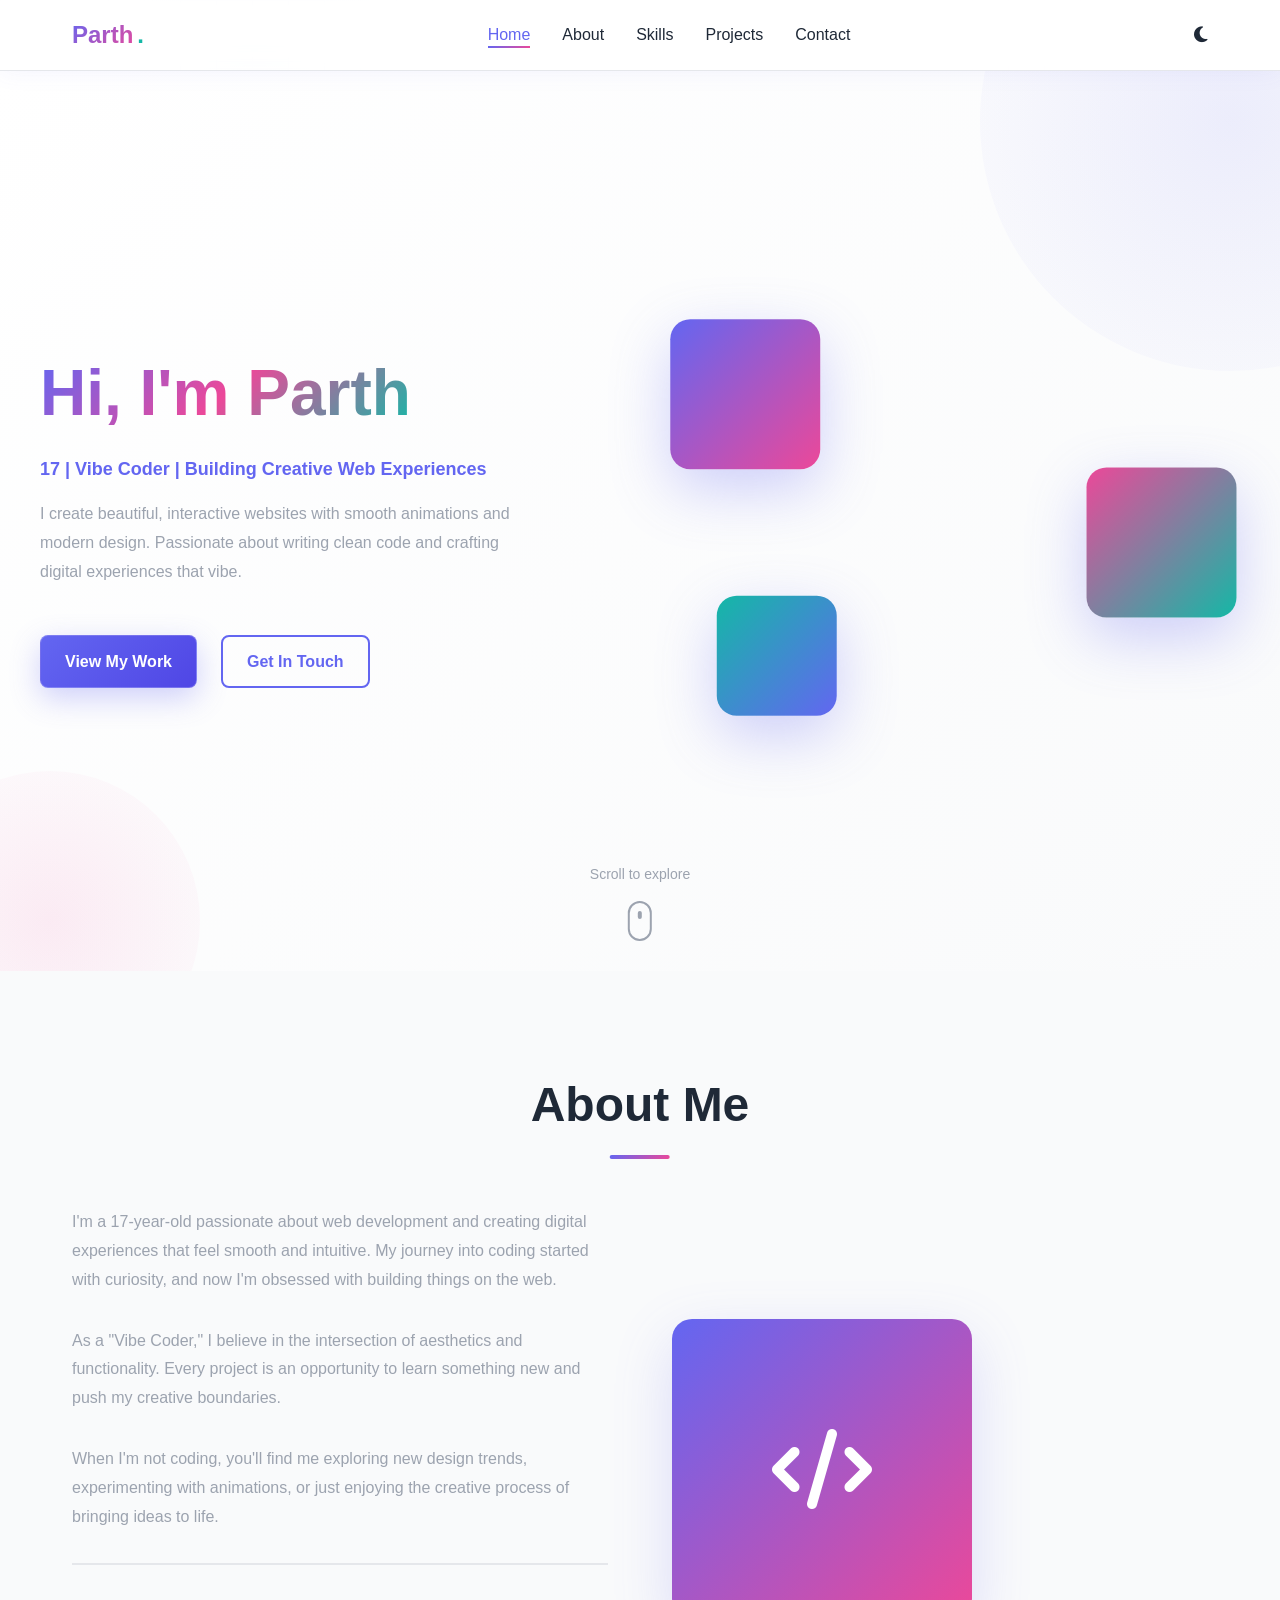
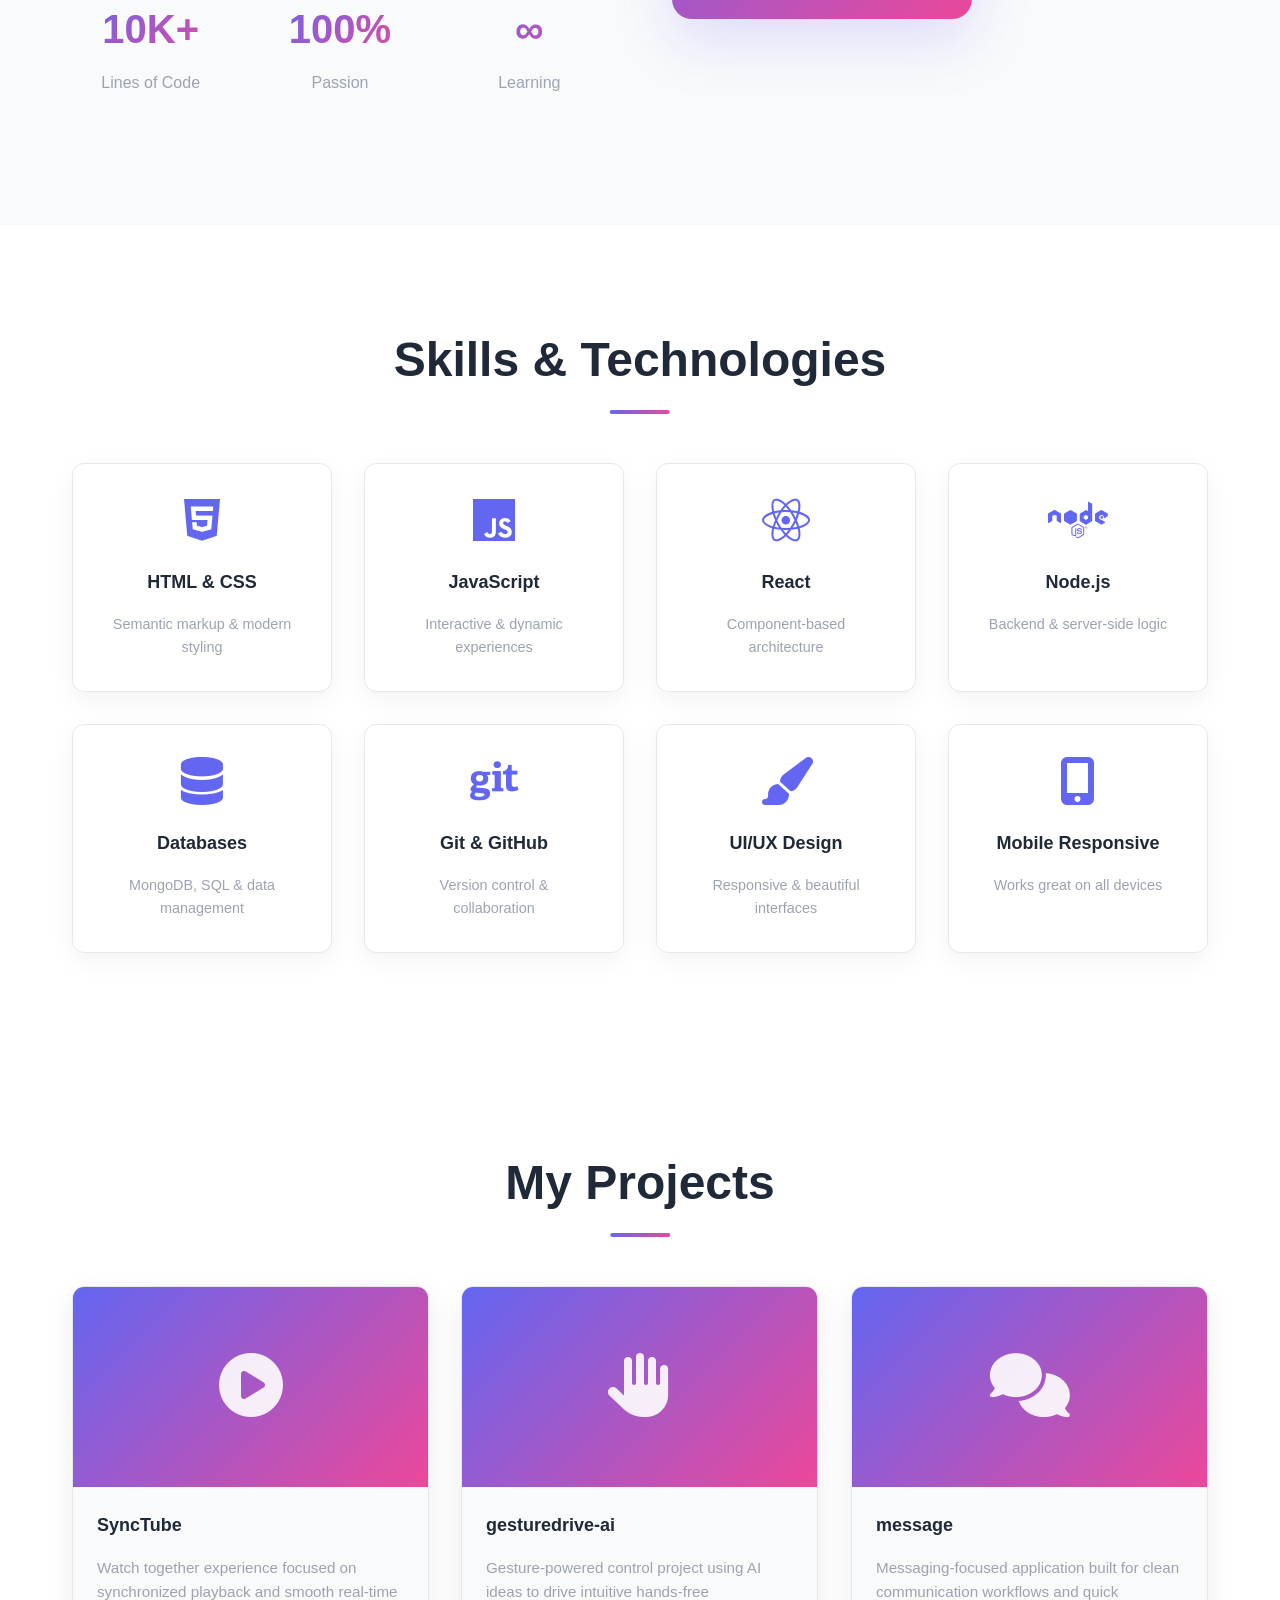
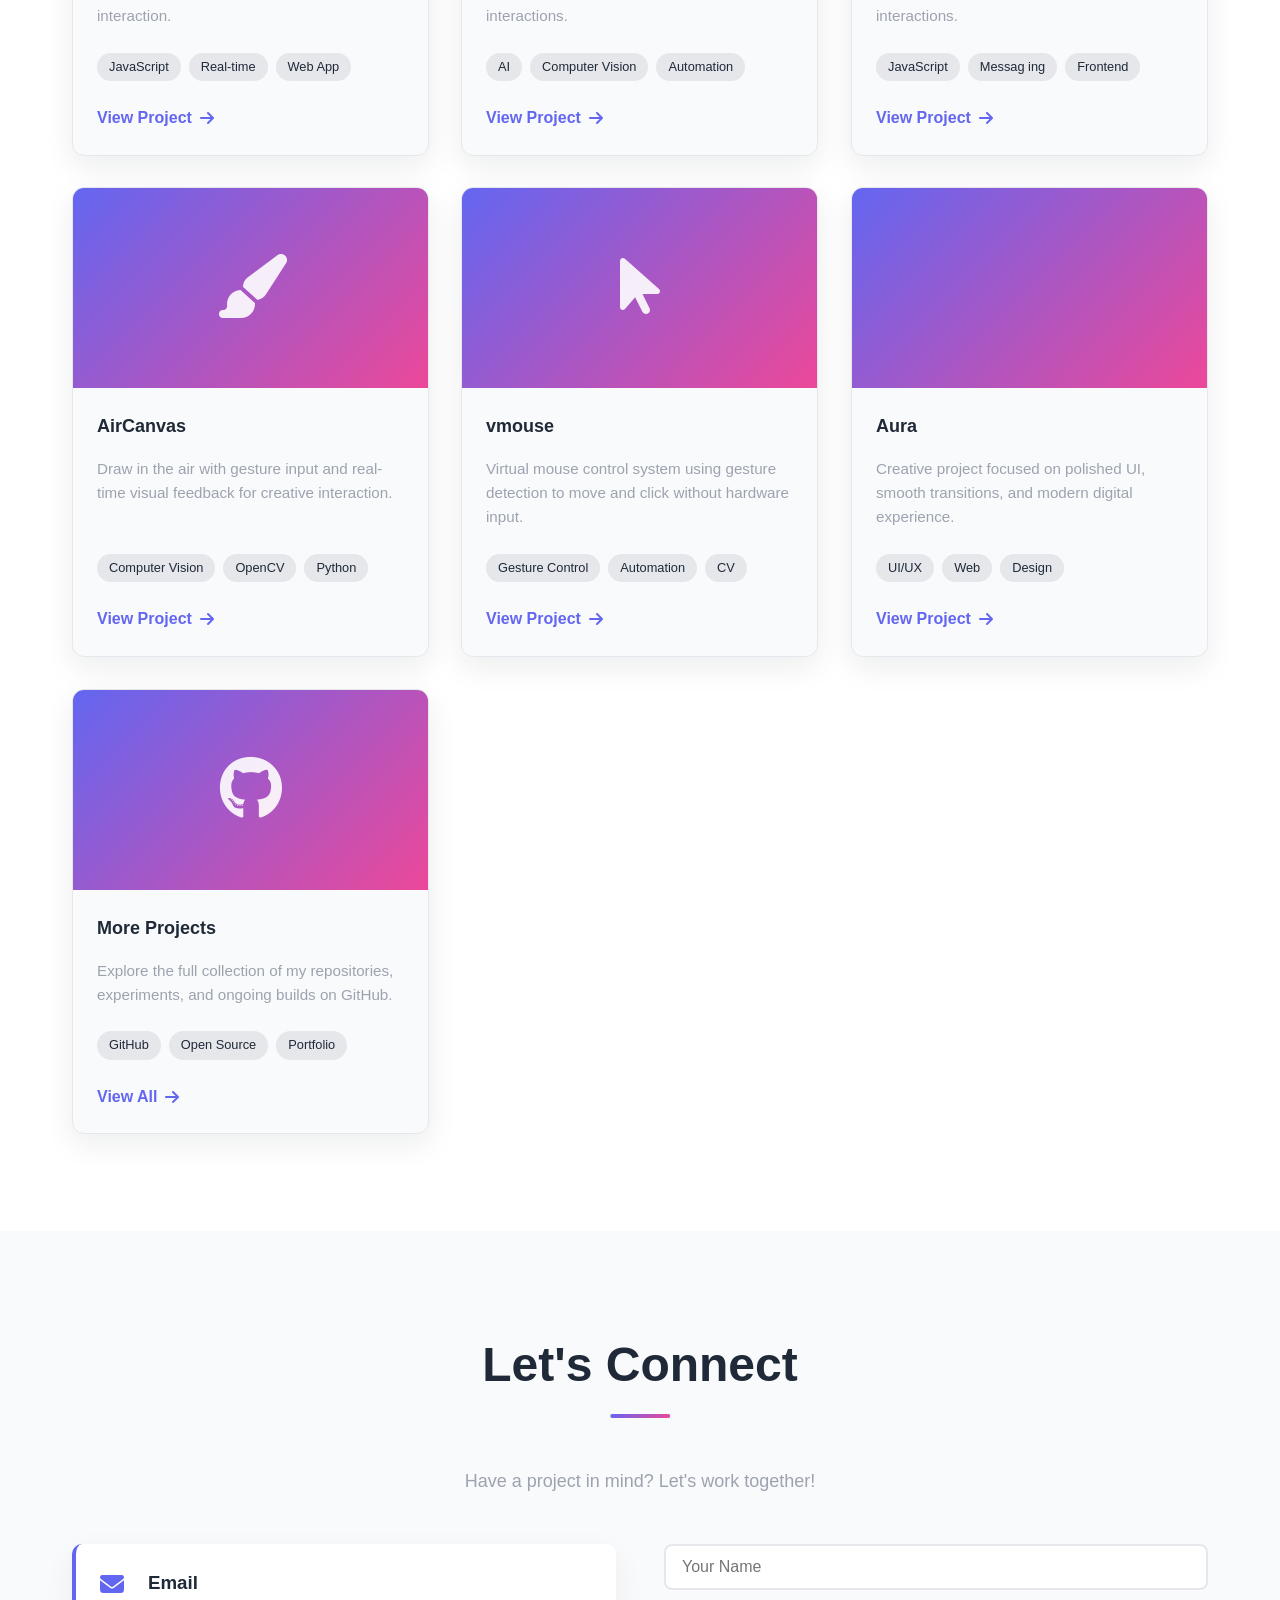
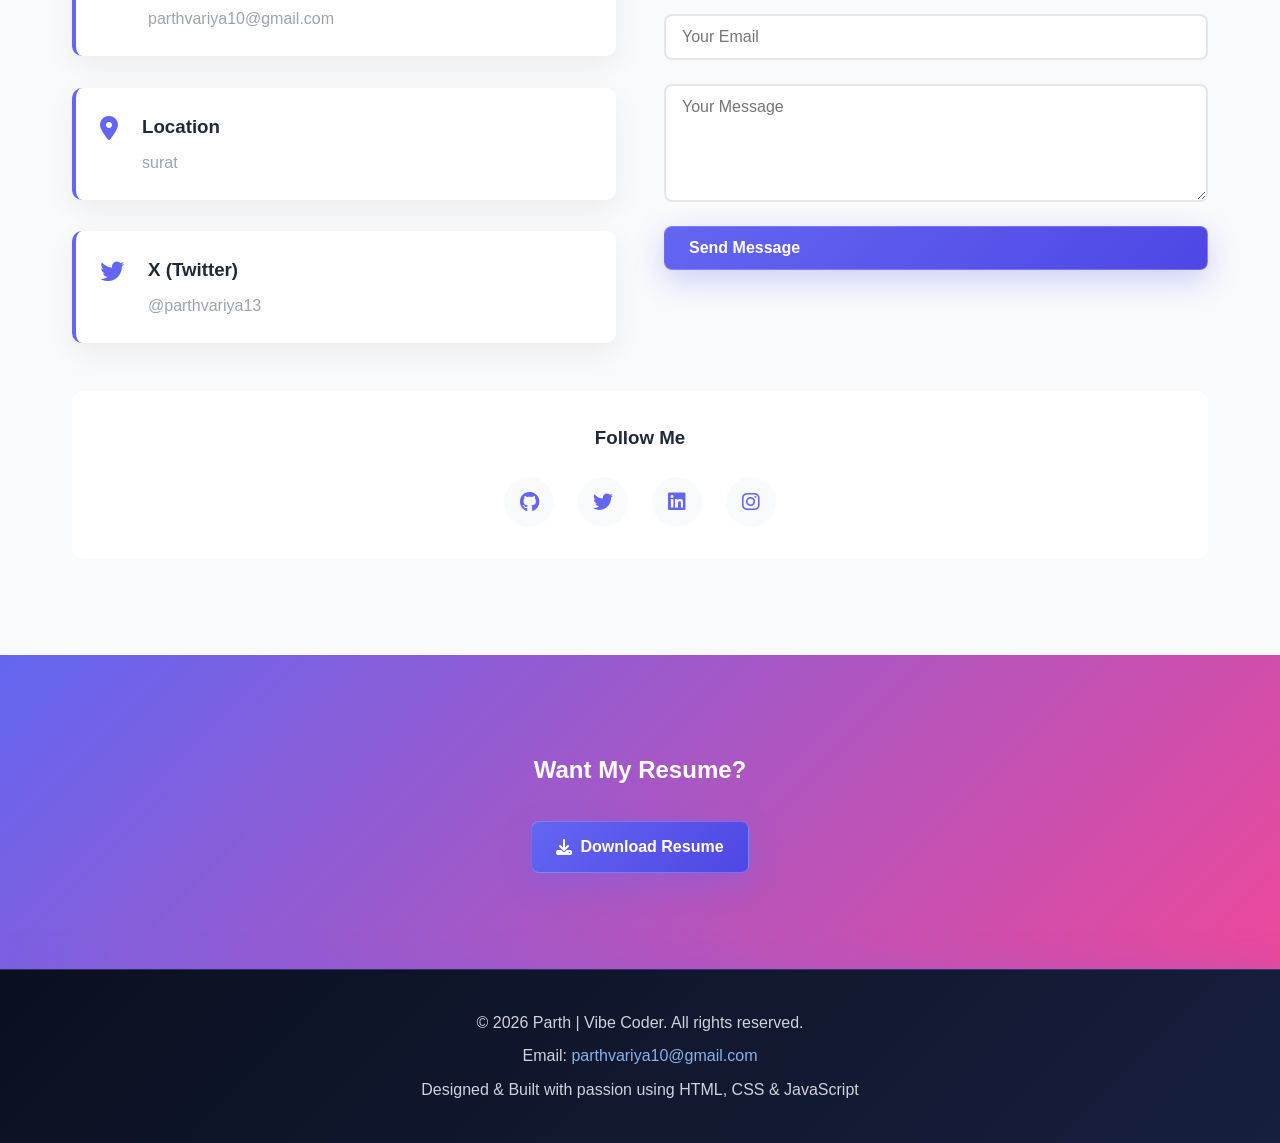
==== portfolio/index.html @ 40868f2e "Add files via upload" ====
<!DOCTYPE html>
<html lang="en">
<head>
    <meta charset="UTF-8">
    <meta name="viewport" content="width=device-width, initial-scale=1.0">
    <meta name="description" content="Parth - Portfolio | Creative Web Developer & Vibe Coder">
    <title>Parth | Portfolio - Vibe Coder</title>
    <link rel="stylesheet" href="css/styles.css">
    <link rel="stylesheet" href="https://cdnjs.cloudflare.com/ajax/libs/font-awesome/6.4.0/css/all.min.css">
</head>
<body>
    <!-- Navigation Bar -->
    <nav class="navbar">
        <div class="nav-container">
            <div class="nav-logo">
                <span class="logo-text">Parth</span>
                <span class="logo-dot">.</span>
            </div>
            <ul class="nav-menu">
                <li><a href="#home" class="nav-link active">Home</a></li>
                <li><a href="#about" class="nav-link">About</a></li>
                <li><a href="#skills" class="nav-link">Skills</a></li>
                <li><a href="#projects" class="nav-link">Projects</a></li>
                <li><a href="#contact" class="nav-link">Contact</a></li>
            </ul>
            <div class="nav-actions">
                <button id="theme-toggle" class="theme-toggle" aria-label="Toggle dark mode">
                    <i class="fas fa-moon"></i>
                </button>
                <button class="hamburger" id="hamburger">
                    <span></span>
                    <span></span>
                    <span></span>
                </button>
            </div>
        </div>
    </nav>

    <!-- Hero Section -->
    <section id="home" class="hero">
        <div class="hero-content">
            <div class="hero-text">
                <h1 class="hero-title">
                    <span class="text-gradient">Hi, I'm Parth</span>
                </h1>
                <p class="hero-subtitle">17 | Vibe Coder | Building Creative Web Experiences</p>
                <p class="hero-description">
                    I create beautiful, interactive websites with smooth animations and modern design. 
                    Passionate about writing clean code and crafting digital experiences that vibe.
                </p>
                <div class="button-group">
                    <a href="#projects" class="btn btn-primary">View My Work</a>
                    <a href="#contact" class="btn btn-secondary">Get In Touch</a>
                </div>
            </div>
            <div class="hero-visual">
                <div class="floating-card card-1"></div>
                <div class="floating-card card-2"></div>
                <div class="floating-card card-3"></div>
            </div>
        </div>
        <div class="scroll-indicator">
            <span>Scroll to explore</span>
            <div class="mouse">
                <div class="wheel"></div>
            </div>
        </div>
    </section>

    <!-- About Section -->
    <section id="about" class="about">
        <div class="container">
            <h2 class="section-title">About Me</h2>
            <div class="about-content">
                <div class="about-text">
                    <p>
                        I'm a 17-year-old passionate about web development and creating digital experiences 
                        that feel smooth and intuitive. My journey into coding started with curiosity, and now 
                        I'm obsessed with building things on the web.
                    </p>
                    <p>
                        As a "Vibe Coder," I believe in the intersection of aesthetics and functionality. 
                        Every project is an opportunity to learn something new and push my creative boundaries.
                    </p>
                    <p>
                        When I'm not coding, you'll find me exploring new design trends, experimenting with 
                        animations, or just enjoying the creative process of bringing ideas to life.
                    </p>
                    <div class="about-stats">
                        <div class="stat">
                            <h3>10K+</h3>
                            <p>Lines of Code</p>
                        </div>
                        <div class="stat">
                            <h3>100%</h3>
                            <p>Passion</p>
                        </div>
                        <div class="stat">
                            <h3>∞</h3>
                            <p>Learning</p>
                        </div>
                    </div>
                </div>
                <div class="about-image">
                    <div class="image-placeholder">
                        <i class="fas fa-code"></i>
                    </div>
                </div>
            </div>
        </div>
    </section>

    <!-- Skills Section -->
    <section id="skills" class="skills">
        <div class="container">
            <h2 class="section-title">Skills & Technologies</h2>
            <div class="skills-grid">
                <div class="skill-card">
                    <i class="fab fa-html5"></i>
                    <h3>HTML & CSS</h3>
                    <p>Semantic markup & modern styling</p>
                </div>
                <div class="skill-card">
                    <i class="fab fa-js"></i>
                    <h3>JavaScript</h3>
                    <p>Interactive & dynamic experiences</p>
                </div>
                <div class="skill-card">
                    <i class="fab fa-react"></i>
                    <h3>React</h3>
                    <p>Component-based architecture</p>
                </div>
                <div class="skill-card">
                    <i class="fab fa-node"></i>
                    <h3>Node.js</h3>
                    <p>Backend & server-side logic</p>
                </div>
                <div class="skill-card">
                    <i class="fas fa-database"></i>
                    <h3>Databases</h3>
                    <p>MongoDB, SQL & data management</p>
                </div>
                <div class="skill-card">
                    <i class="fab fa-git"></i>
                    <h3>Git & GitHub</h3>
                    <p>Version control & collaboration</p>
                </div>
                <div class="skill-card">
                    <i class="fas fa-paint-brush"></i>
                    <h3>UI/UX Design</h3>
                    <p>Responsive & beautiful interfaces</p>
                </div>
                <div class="skill-card">
                    <i class="fas fa-mobile-alt"></i>
                    <h3>Mobile Responsive</h3>
                    <p>Works great on all devices</p>
                </div>
            </div>
        </div>
    </section>

    <!-- Projects Section -->
    <section id="projects" class="projects">
        <div class="container">
            <h2 class="section-title">My Projects</h2>
            <div class="projects-grid">
                <div class="project-card">
                    <div class="project-image">
                        <div class="image-placeholder-project">
                            <i class="fas fa-play-circle"></i>
                        </div>
                    </div>
                    <div class="project-content">
                        <h3>SyncTube</h3>
                        <p>Watch together experience focused on synchronized playback and smooth real-time interaction.</p>
                        <div class="project-tags">
                            <span class="tag">JavaScript</span>
                            <span class="tag">Real-time</span>
                            <span class="tag">Web App</span>
                        </div>
                        <a href="https://github.com/variyaparth/SyncTube" target="_blank" rel="noopener noreferrer" class="project-link">View Project <i class="fas fa-arrow-right"></i></a>
                    </div>
                </div>

                <div class="project-card">
                    <div class="project-image">
                        <div class="image-placeholder-project">
                            <i class="fas fa-hand-paper"></i>
                        </div>
                    </div>
                    <div class="project-content">
                        <h3>gesturedrive-ai</h3>
                        <p>Gesture-powered control project using AI ideas to drive intuitive hands-free interactions.</p>
                        <div class="project-tags">
                            <span class="tag">AI</span>
                            <span class="tag">Computer Vision</span>
                            <span class="tag">Automation</span>
                        </div>
                        <a href="https://github.com/variyaparth/gesturedrive-ai" target="_blank" rel="noopener noreferrer" class="project-link">View Project <i class="fas fa-arrow-right"></i></a>
                    </div>
                </div>

                <div class="project-card">
                    <div class="project-image">
                        <div class="image-placeholder-project">
                            <i class="fas fa-comments"></i>
                        </div>
                    </div>
                    <div class="project-content">
                        <h3>message</h3>
                        <p>Messaging-focused application built for clean communication workflows and quick interactions.</p>
                        <div class="project-tags">
                            <span class="tag">JavaScript</span>
                            <span class="tag">Messag  ing</span>
                            <span class="tag">Frontend</span>
                        </div>
                        <a href="https://github.com/variyaparth/message" target="_blank" rel="noopener noreferrer" class="project-link">View Project <i class="fas fa-arrow-right"></i></a>
                    </div>
                </div>

                <div class="project-card">
                    <div class="project-image">
                        <div class="image-placeholder-project">
                            <i class="fas fa-paint-brush"></i>
                        </div>
                    </div>
                    <div class="project-content">
                        <h3>AirCanvas</h3>
                        <p>Draw in the air with gesture input and real-time visual feedback for creative interaction.</p>
                        <div class="project-tags">
                            <span class="tag">Computer Vision</span>
                            <span class="tag">OpenCV</span>
                            <span class="tag">Python</span>
                        </div>
                        <a href="https://github.com/variyaparth/AirCanvas" target="_blank" rel="noopener noreferrer" class="project-link">View Project <i class="fas fa-arrow-right"></i></a>
                    </div>
                </div>

                <div class="project-card">
                    <div class="project-image">
                        <div class="image-placeholder-project">
                            <i class="fas fa-mouse-pointer"></i>
                        </div>
                    </div>
                    <div class="project-content">
                        <h3>vmouse</h3>
                        <p>Virtual mouse control system using gesture detection to move and click without hardware input.</p>
                        <div class="project-tags">
                            <span class="tag">Gesture Control</span>
                            <span class="tag">Automation</span>
                            <span class="tag">CV</span>
                        </div>
                        <a href="https://github.com/variyaparth/vmouse" target="_blank" rel="noopener noreferrer" class="project-link">View Project <i class="fas fa-arrow-right"></i></a>
                    </div>
                </div>

                <div class="project-card">
                    <div class="project-image">
                        <div class="image-placeholder-project">
                            <i class="fas fa-sparkles"></i>
                        </div>
                    </div>
                    <div class="project-content">
                        <h3>Aura</h3>
                        <p>Creative project focused on polished UI, smooth transitions, and modern digital experience.</p>
                        <div class="project-tags">
                            <span class="tag">UI/UX</span>
                            <span class="tag">Web</span>
                            <span class="tag">Design</span>
                        </div>
                        <a href="https://github.com/variyaparth/Aura" target="_blank" rel="noopener noreferrer" class="project-link">View Project <i class="fas fa-arrow-right"></i></a>
                    </div>
                </div>

                <div class="project-card">
                    <div class="project-image">
                        <div class="image-placeholder-project">
                            <i class="fab fa-github"></i>
                        </div>
                    </div>
                    <div class="project-content">
                        <h3>More Projects</h3>
                        <p>Explore the full collection of my repositories, experiments, and ongoing builds on GitHub.</p>
                        <div class="project-tags">
                            <span class="tag">GitHub</span>
                            <span class="tag">Open Source</span>
                            <span class="tag">Portfolio</span>
                        </div>
                        <a href="https://github.com/variyaparth?tab=repositories" target="_blank" rel="noopener noreferrer" class="project-link">View All <i class="fas fa-arrow-right"></i></a>
                    </div>
                </div>
            </div>
        </div>
    </section>

    <!-- Contact Section -->
    <section id="contact" class="contact">
        <div class="container">
            <h2 class="section-title">Let's Connect</h2>
            <p class="contact-subtitle">Have a project in mind? Let's work together!</p>
            
            <div class="contact-content">
                <div class="contact-info">
                    <div class="info-item">
                        <i class="fas fa-envelope"></i>
                        <div>
                            <h3>Email</h3>
                            <a href="mailto:parthvariya10@gmail.com">parthvariya10@gmail.com</a>
                        </div>
                    </div>
                    <div class="info-item">
                        <i class="fas fa-map-marker-alt"></i>
                        <div>
                            <h3>Location</h3>
                            <p>surat</p>
                        </div>
                    </div>
                    <div class="info-item">
                        <i class="fab fa-twitter"></i>
                        <div>
                            <h3>X (Twitter)</h3>
                            <a href="https://x.com/parthvariya13" target="_blank" rel="noopener noreferrer">@parthvariya13</a>
                        </div>
                    </div>
                </div>

                <form class="contact-form" id="contact-form" action="https://formsubmit.co/ajax/parthvariya10@gmail.com" method="POST">
                    <input type="hidden" name="_subject" value="New Portfolio Contact Message">
                    <input type="hidden" name="_captcha" value="false">
                    <div class="form-group">
                        <input type="text" name="name" placeholder="Your Name" required>
                    </div>
                    <div class="form-group">
                        <input type="email" name="email" placeholder="Your Email" required>
                    </div>
                    <div class="form-group">
                        <textarea name="message" placeholder="Your Message" rows="5" required></textarea>
                    </div>
                    <button type="submit" class="btn btn-primary">Send Message</button>
                </form>
            </div>

            <div class="social-links">
                <h3>Follow Me</h3>
                <div class="social-icons">
                    <a href="https://github.com/variyaparth" target="_blank" rel="noopener noreferrer" class="social-icon" aria-label="GitHub">
                        <i class="fab fa-github"></i>
                    </a>
                    <a href="https://x.com/parthvariya13" target="_blank" rel="noopener noreferrer" class="social-icon" aria-label="X">
                        <i class="fab fa-twitter"></i>
                    </a>
                    <a href="https://www.linkedin.com/in/parth-variya-93bbb5267/" target="_blank" rel="noopener noreferrer" class="social-icon" aria-label="LinkedIn">
                        <i class="fab fa-linkedin"></i>
                    </a>
                    <a href="https://www.instagram.com/yng_.parth/" target="_blank" rel="noopener noreferrer" class="social-icon" aria-label="Instagram">
                        <i class="fab fa-instagram"></i>
                    </a>
                </div>
            </div>
        </div>
    </section>

    <!-- Resume Download Section -->
    <section class="resume-section">
        <div class="container">
            <h3>Want My Resume?</h3>
            <a href="assets/Parth-Resume.txt" download="Parth-Variya-Resume.txt" class="btn btn-primary">
                <i class="fas fa-download"></i> Download Resume
            </a>
        </div>
    </section>

    <!-- Footer -->
    <footer class="footer">
        <div class="container">
            <p>&copy; <span class="year">2026</span> Parth | Vibe Coder. All rights reserved.</p>
            <p>Email: <a href="mailto:parthvariya10@gmail.com">parthvariya10@gmail.com</a></p>
            <p>Designed & Built with passion using HTML, CSS & JavaScript</p>
        </div>
    </footer>

    <script src="js/script.js"></script>
</body>
</html>
---- portfolio/css/styles.css ----
/* ==================== ROOT & VARIABLES ==================== */
:root {
    /* Colors */
    --primary: #6366f1;
    --primary-dark: #4f46e5;
    --secondary: #ec4899;
    --accent: #14b8a6;
    --text-light: #1f2937;
    --text-dark: #9ca3af;
    --bg-light: #ffffff;
    --bg-secondary: #f9fafb;
    --border-light: #e5e7eb;
    --glow-primary: rgba(99, 102, 241, 0.35);
    --glow-secondary: rgba(236, 72, 153, 0.25);
    
    /* Dark Mode */
    --text-light-dark: #f3f4f6;
    --text-dark-dark: #d1d5db;
    --bg-light-dark: #111827;
    --bg-secondary-dark: #1f2937;
    --border-dark: #374151;
    
    /* Spacing */
    --spacing-xs: 0.5rem;
    --spacing-sm: 1rem;
    --spacing-md: 1.5rem;
    --spacing-lg: 2rem;
    --spacing-xl: 3rem;
    --spacing-2xl: 4rem;
    
    /* Typography */
    --font-family: 'Segoe UI', Tahoma, Geneva, Verdana, sans-serif;
    --font-size-base: 1rem;
    --font-size-lg: 1.125rem;
    --font-size-xl: 1.5rem;
    --font-size-2xl: 2rem;
    --font-size-3xl: 3rem;
    
    /* Transitions */
    --transition-fast: 0.2s ease;
    --transition-normal: 0.3s ease;
    --transition-smooth: 0.5s cubic-bezier(0.4, 0, 0.2, 1);
}

body.dark-mode {
    --text-light: var(--text-light-dark);
    --text-dark: var(--text-dark-dark);
    --bg-light: var(--bg-light-dark);
    --bg-secondary: var(--bg-secondary-dark);
    --border-light: var(--border-dark);
}

/* ==================== GLOBAL STYLES ==================== */
* {
    margin: 0;
    padding: 0;
    box-sizing: border-box;
}

html {
    scroll-behavior: smooth;
}

body {
    font-family: var(--font-family);
    color: var(--text-light);
    background-color: var(--bg-light);
    transition: background-color var(--transition-normal),
                color var(--transition-normal);
    line-height: 1.6;
    background-image:
        radial-gradient(circle at 20% 10%, rgba(99, 102, 241, 0.12), transparent 35%),
        radial-gradient(circle at 80% 20%, rgba(236, 72, 153, 0.12), transparent 30%),
        radial-gradient(circle at 50% 100%, rgba(20, 184, 166, 0.1), transparent 35%);
    background-attachment: fixed;
}

body::before {
    content: '';
    position: fixed;
    inset: 0;
    pointer-events: none;
    background-image:
        linear-gradient(rgba(99, 102, 241, 0.04) 1px, transparent 1px),
        linear-gradient(90deg, rgba(99, 102, 241, 0.04) 1px, transparent 1px);
    background-size: 36px 36px;
    z-index: 0;
    animation: gridPulse 12s linear infinite;
}

.container {
    max-width: 1200px;
    margin: 0 auto;
    padding: 0 var(--spacing-lg);
    position: relative;
    z-index: 1;
}

/* ==================== NAVIGATION ==================== */
.navbar {
    position: sticky;
    top: 0;
    z-index: 1000;
    background-color: var(--bg-light);
    border-bottom: 1px solid var(--border-light);
    transition: all var(--transition-normal);
    backdrop-filter: blur(10px);
    background-color: rgba(255, 255, 255, 0.95);
    box-shadow: 0 0 24px rgba(99, 102, 241, 0.08);
}

body.dark-mode .navbar {
    background-color: rgba(17, 24, 39, 0.95);
}

.nav-container {
    max-width: 1200px;
    margin: 0 auto;
    padding: 1rem var(--spacing-lg);
    display: flex;
    justify-content: space-between;
    align-items: center;
}

.nav-logo {
    font-size: var(--font-size-xl);
    font-weight: 700;
    display: flex;
    align-items: center;
    gap: 0.25rem;
}

.logo-text {
    background: linear-gradient(135deg, var(--primary), var(--secondary));
    -webkit-background-clip: text;
    -webkit-text-fill-color: transparent;
    background-clip: text;
}

.logo-dot {
    color: var(--accent);
    animation: pulse 2s infinite;
}

.nav-menu {
    display: flex;
    list-style: none;
    gap: var(--spacing-lg);
}

.nav-link {
    color: var(--text-light);
    text-decoration: none;
    font-weight: 500;
    position: relative;
    transition: color var(--transition-fast);
}

.nav-link::after {
    content: '';
    position: absolute;
    width: 0;
    height: 2px;
    bottom: -5px;
    left: 0;
    background: linear-gradient(135deg, var(--primary), var(--secondary));
    transition: width var(--transition-normal);
}

.nav-link:hover {
    color: var(--primary);
    text-shadow: 0 0 14px var(--glow-primary);
}

.nav-link:hover::after {
    width: 100%;
}

.nav-link.active {
    color: var(--primary);
}

.nav-link.active::after {
    width: 100%;
}

.nav-actions {
    display: flex;
    align-items: center;
    gap: var(--spacing-md);
}

.theme-toggle {
    background: none;
    border: none;
    color: var(--text-light);
    font-size: var(--font-size-lg);
    cursor: pointer;
    transition: transform var(--transition-normal);
}

.theme-toggle:hover {
    transform: rotate(20deg);
}

.hamburger {
    display: none;
    flex-direction: column;
    background: none;
    border: none;
    cursor: pointer;
}

.hamburger span {
    width: 25px;
    height: 3px;
    background-color: var(--text-light);
    margin: 5px 0;
    transition: all var(--transition-normal);
    border-radius: 3px;
}

/* ==================== HERO SECTION ==================== */
.hero {
    min-height: 100vh;
    display: flex;
    flex-direction: column;
    justify-content: center;
    align-items: center;
    padding: 6rem var(--spacing-lg);
    background: linear-gradient(135deg, var(--bg-light) 0%, var(--bg-secondary) 100%);
    position: relative;
    overflow: hidden;
}

body.dark-mode .hero {
    background: linear-gradient(135deg, var(--bg-light-dark) 0%, var(--bg-secondary-dark) 100%);
}

.hero::before {
    content: '';
    position: absolute;
    width: 500px;
    height: 500px;
    background: radial-gradient(circle, rgba(99, 102, 241, 0.1), transparent);
    border-radius: 50%;
    top: -200px;
    right: -200px;
    animation: float 20s infinite ease-in-out;
}

.hero::after {
    content: '';
    position: absolute;
    width: 300px;
    height: 300px;
    background: radial-gradient(circle, rgba(236, 72, 153, 0.1), transparent);
    border-radius: 50%;
    bottom: -100px;
    left: -100px;
    animation: float 15s infinite ease-in-out reverse;
}

.hero-content {
    display: grid;
    grid-template-columns: 1fr 1fr;
    gap: 4rem;
    align-items: center;
    z-index: 1;
    max-width: 1200px;
    width: 100%;
}

.hero-text {
    animation: slideInUp 1s ease-out;
}

.hero-title {
    font-size: clamp(2.5rem, 8vw, 4rem);
    font-weight: 800;
    margin-bottom: var(--spacing-md);
    line-height: 1.2;
}

.text-gradient {
    background: linear-gradient(135deg, var(--primary), var(--secondary), var(--accent));
    -webkit-background-clip: text;
    -webkit-text-fill-color: transparent;
    background-clip: text;
}

.hero-subtitle {
    font-size: var(--font-size-lg);
    color: var(--primary);
    margin-bottom: var(--spacing-sm);
    font-weight: 600;
}

.hero-description {
    font-size: var(--font-size-base);
    color: var(--text-dark);
    margin-bottom: var(--spacing-xl);
    max-width: 500px;
    line-height: 1.8;
}

.button-group {
    display: flex;
    gap: var(--spacing-md);
    flex-wrap: wrap;
}

.btn {
    padding: 0.75rem 1.5rem;
    border: none;
    border-radius: 8px;
    font-size: var(--font-size-base);
    font-weight: 600;
    cursor: pointer;
    transition: all var(--transition-normal);
    text-decoration: none;
    display: inline-flex;
    align-items: center;
    gap: 0.5rem;
    position: relative;
    overflow: hidden;
}

.btn::before {
    content: '';
    position: absolute;
    top: 0;
    left: -100%;
    width: 100%;
    height: 100%;
    background: rgba(255, 255, 255, 0.2);
    transition: left var(--transition-normal);
    z-index: -1;
}

.btn:hover::before {
    left: 100%;
}

.btn-primary {
    background: linear-gradient(135deg, var(--primary), var(--primary-dark));
    color: white;
    box-shadow: 0 10px 30px rgba(99, 102, 241, 0.3);
    border: 1px solid rgba(255, 255, 255, 0.2);
}

.btn-primary:hover {
    transform: translateY(-2px);
    box-shadow: 0 15px 40px rgba(99, 102, 241, 0.4), 0 0 24px var(--glow-primary);
}

.btn-secondary {
    background: transparent;
    color: var(--primary);
    border: 2px solid var(--primary);
}

.btn-secondary:hover {
    background: var(--primary);
    color: white;
}

.hero-visual {
    position: relative;
    height: 400px;
    animation: slideInRight 1s ease-out;
}

.floating-card {
    position: absolute;
    width: 150px;
    height: 150px;
    border-radius: 20px;
    background: linear-gradient(135deg, var(--primary), var(--secondary));
    box-shadow: 0 20px 60px rgba(99, 102, 241, 0.3);
    animation: float 6s infinite ease-in-out;
}

.card-1 {
    top: 0;
    left: 0;
    animation-delay: 0s;
}

.card-2 {
    top: 150px;
    right: 0;
    background: linear-gradient(135deg, var(--secondary), var(--accent));
    animation-delay: 1s;
}

.card-3 {
    bottom: 0;
    left: 50px;
    width: 120px;
    height: 120px;
    background: linear-gradient(135deg, var(--accent), var(--primary));
    animation-delay: 2s;
}

.scroll-indicator {
    position: absolute;
    bottom: 30px;
    left: 50%;
    transform: translateX(-50%);
    display: flex;
    flex-direction: column;
    align-items: center;
    gap: var(--spacing-sm);
    animation: bounce 2s infinite;
    cursor: pointer;
}

.scroll-indicator span {
    font-size: 0.875rem;
    color: var(--text-dark);
}

.mouse {
    width: 24px;
    height: 40px;
    border: 2px solid var(--text-dark);
    border-radius: 12px;
    position: relative;
}

.wheel {
    width: 4px;
    height: 8px;
    background-color: var(--text-dark);
    border-radius: 2px;
    position: absolute;
    left: 50%;
    top: 8px;
    transform: translateX(-50%);
    animation: scroll 1.5s infinite;
}

/* ==================== SECTIONS ==================== */
section {
    padding: 6rem var(--spacing-lg);
}

.section-title {
    font-size: clamp(2rem, 5vw, 3rem);
    font-weight: 800;
    text-align: center;
    margin-bottom: 4rem;
    position: relative;
    display: inline-block;
    left: 50%;
    transform: translateX(-50%);
}

.section-title::after {
    content: '';
    position: absolute;
    width: 60px;
    height: 4px;
    background: linear-gradient(135deg, var(--primary), var(--secondary));
    bottom: -15px;
    left: 50%;
    transform: translateX(-50%);
    border-radius: 2px;
}

/* ==================== ABOUT SECTION ==================== */
.about {
    background-color: var(--bg-secondary);
}

.about-content {
    display: grid;
    grid-template-columns: 1fr 1fr;
    gap: 4rem;
    align-items: center;
}

.about-text p {
    font-size: var(--font-size-base);
    color: var(--text-dark);
    margin-bottom: var(--spacing-lg);
    line-height: 1.8;
}

.about-stats {
    display: grid;
    grid-template-columns: repeat(3, 1fr);
    gap: var(--spacing-lg);
    margin-top: 2rem;
    padding-top: 2rem;
    border-top: 2px solid var(--border-light);
}

.stat {
    text-align: center;
}

.stat h3 {
    font-size: 2.5rem;
    background: linear-gradient(135deg, var(--primary), var(--secondary));
    -webkit-background-clip: text;
    -webkit-text-fill-color: transparent;
    background-clip: text;
    margin-bottom: var(--spacing-xs);
}

.stat p {
    color: var(--text-dark);
    font-weight: 500;
}

.image-placeholder {
    width: 300px;
    height: 300px;
    background: linear-gradient(135deg, var(--primary), var(--secondary));
    border-radius: 20px;
    display: flex;
    align-items: center;
    justify-content: center;
    font-size: 5rem;
    color: white;
    box-shadow: 0 20px 60px rgba(99, 102, 241, 0.2);
    animation: float 4s infinite ease-in-out;
}

/* ==================== SKILLS SECTION ==================== */
.skills-grid {
    display: grid;
    grid-template-columns: repeat(auto-fit, minmax(250px, 1fr));
    gap: 2rem;
}

.skill-card {
    background: var(--bg-light);
    padding: 2rem;
    border-radius: 12px;
    text-align: center;
    transition: all var(--transition-normal);
    border: 1px solid var(--border-light);
    cursor: pointer;
    backdrop-filter: blur(8px);
    box-shadow: 0 8px 26px rgba(17, 24, 39, 0.05);
}

body.dark-mode .skill-card {
    background: var(--bg-secondary);
}

.skill-card:hover {
    transform: translateY(-8px);
    border-color: var(--primary);
    box-shadow: 0 20px 40px rgba(99, 102, 241, 0.15), 0 0 24px var(--glow-primary);
}

.skill-card i {
    font-size: 3rem;
    color: var(--primary);
    margin-bottom: var(--spacing-md);
    display: block;
}

.skill-card h3 {
    font-size: var(--font-size-lg);
    margin-bottom: var(--spacing-sm);
    color: var(--text-light);
}

.skill-card p {
    color: var(--text-dark);
    font-size: 0.9rem;
}

/* ==================== PROJECTS SECTION ==================== */
.projects {
    background-color: var(--bg-light);
}

.projects-grid {
    display: grid;
    grid-template-columns: repeat(auto-fit, minmax(320px, 1fr));
    gap: 2rem;
}

.project-card {
    background: var(--bg-secondary);
    border-radius: 12px;
    overflow: hidden;
    transition: all var(--transition-normal);
    border: 1px solid var(--border-light);
    cursor: pointer;
    display: flex;
    flex-direction: column;
    height: 100%;
    backdrop-filter: blur(10px);
    box-shadow: 0 10px 30px rgba(17, 24, 39, 0.08);
}

body.dark-mode .project-card {
    background: var(--bg-secondary-dark);
}

.project-card:hover {
    transform: translateY(-10px);
    box-shadow: 0 20px 50px rgba(99, 102, 241, 0.2), 0 0 28px var(--glow-primary);
    border-color: var(--primary);
}

.project-image {
    width: 100%;
    height: 200px;
    background: linear-gradient(135deg, var(--primary), var(--secondary));
    display: flex;
    align-items: center;
    justify-content: center;
    overflow: hidden;
    position: relative;
}

.image-placeholder-project {
    font-size: 4rem;
    color: white;
    opacity: 0.9;
}

.project-content {
    padding: 1.5rem;
    flex-grow: 1;
    display: flex;
    flex-direction: column;
}

.project-content h3 {
    font-size: var(--font-size-lg);
    margin-bottom: var(--spacing-sm);
    color: var(--text-light);
}

.project-content p {
    color: var(--text-dark);
    margin-bottom: var(--spacing-md);
    font-size: 0.95rem;
    line-height: 1.6;
    flex-grow: 1;
}

.project-tags {
    display: flex;
    flex-wrap: wrap;
    gap: 0.5rem;
    margin-bottom: var(--spacing-md);
}

.tag {
    background: var(--border-light);
    color: var(--text-light);
    padding: 0.25rem 0.75rem;
    border-radius: 20px;
    font-size: 0.8rem;
    font-weight: 500;
}

body.dark-mode .tag {
    background: var(--border-dark);
    color: var(--text-light-dark);
}

.project-link {
    color: var(--primary);
    text-decoration: none;
    font-weight: 600;
    display: inline-flex;
    align-items: center;
    gap: 0.5rem;
    transition: all var(--transition-normal);
}

.project-link:hover {
    gap: 1rem;
}

/* ==================== CONTACT SECTION ==================== */
.contact {
    background-color: var(--bg-secondary);
}

.contact-subtitle {
    text-align: center;
    color: var(--text-dark);
    font-size: var(--font-size-lg);
    margin-bottom: 3rem;
}

.contact-content {
    display: grid;
    grid-template-columns: 1fr 1fr;
    gap: 3rem;
    margin-bottom: 3rem;
}

.contact-info {
    display: flex;
    flex-direction: column;
    gap: 2rem;
}

.info-item {
    display: flex;
    gap: var(--spacing-md);
    align-items: flex-start;
    padding: 1.5rem;
    background: var(--bg-light);
    border-radius: 10px;
    border-left: 4px solid var(--primary);
    backdrop-filter: blur(8px);
    box-shadow: 0 10px 30px rgba(17, 24, 39, 0.06);
}

body.dark-mode .info-item {
    background: var(--bg-secondary-dark);
}

.info-item i {
    font-size: 1.5rem;
    color: var(--primary);
    margin-top: 0.25rem;
}

.info-item h3 {
    margin-bottom: 0.5rem;
    color: var(--text-light);
}

.info-item a,
.info-item p {
    color: var(--text-dark);
    text-decoration: none;
    transition: color var(--transition-fast);
}

.info-item a:hover {
    color: var(--primary);
}

.contact-form {
    display: flex;
    flex-direction: column;
    gap: 1.5rem;
}

.form-group {
    display: flex;
    flex-direction: column;
}

.form-group input,
.form-group textarea {
    padding: 0.75rem 1rem;
    border: 2px solid var(--border-light);
    border-radius: 8px;
    font-family: var(--font-family);
    font-size: var(--font-size-base);
    color: var(--text-light);
    background: var(--bg-light);
    transition: all var(--transition-normal);
}

body.dark-mode .form-group input,
body.dark-mode .form-group textarea {
    background: var(--bg-light-dark);
    color: var(--text-light-dark);
}

.form-group input:focus,
.form-group textarea:focus {
    outline: none;
    border-color: var(--primary);
    box-shadow: 0 0 0 3px rgba(99, 102, 241, 0.1);
}

.social-links {
    text-align: center;
    padding: 2rem;
    background: var(--bg-light);
    border-radius: 12px;
}

body.dark-mode .social-links {
    background: var(--bg-secondary-dark);
}

.social-links h3 {
    margin-bottom: 1.5rem;
    color: var(--text-light);
}

.social-icons {
    display: flex;
    justify-content: center;
    gap: 1.5rem;
}

.social-icon {
    width: 50px;
    height: 50px;
    border-radius: 50%;
    display: flex;
    align-items: center;
    justify-content: center;
    background: var(--bg-secondary);
    color: var(--primary);
    font-size: 1.25rem;
    transition: all var(--transition-normal);
    text-decoration: none;
}

body.dark-mode .social-icon {
    background: var(--border-dark);
}

.social-icon:hover {
    background: var(--primary);
    color: white;
    transform: translateY(-5px);
    box-shadow: 0 10px 25px rgba(99, 102, 241, 0.3), 0 0 20px var(--glow-primary);
}

/* ==================== RESUME SECTION ==================== */
.resume-section {
    background: linear-gradient(135deg, var(--primary), var(--secondary));
    color: white;
    text-align: center;
}

.resume-section h3 {
    font-size: var(--font-size-xl);
    margin-bottom: var(--spacing-lg);
}

/* ==================== FOOTER ==================== */
.footer {
    background: linear-gradient(135deg, #0b1020, #161f3d);
    color: #e5e7eb;
    text-align: center;
    padding: 2rem var(--spacing-lg);
    border-top: 1px solid rgba(99, 102, 241, 0.35);
    box-shadow: 0 -10px 30px rgba(99, 102, 241, 0.15);
}

.footer p {
    margin: 0.5rem 0;
    opacity: 0.9;
}

.footer a {
    color: #93c5fd;
    text-decoration: none;
    transition: color var(--transition-fast), text-shadow var(--transition-fast);
}

.footer a:hover {
    color: #bfdbfe;
    text-shadow: 0 0 12px rgba(147, 197, 253, 0.5);
}

.reveal {
    opacity: 0;
    transform: translateY(24px) scale(0.98);
    transition: opacity 0.8s ease, transform 0.8s ease;
    will-change: opacity, transform;
}

.reveal.visible {
    opacity: 1;
    transform: translateY(0) scale(1);
}

/* ==================== ANIMATIONS ==================== */
@keyframes float {
    0%, 100% {
        transform: translateY(0px);
    }
    50% {
        transform: translateY(-20px);
    }
}

@keyframes bounce {
    0%, 100% {
        transform: translateX(-50%) translateY(0);
    }
    50% {
        transform: translateX(-50%) translateY(10px);
    }
}

@keyframes slideInUp {
    from {
        opacity: 0;
        transform: translateY(50px);
    }
    to {
        opacity: 1;
        transform: translateY(0);
    }
}

@keyframes slideInRight {
    from {
        opacity: 0;
        transform: translateX(50px);
    }
    to {
        opacity: 1;
        transform: translateX(0);
    }
}

@keyframes scroll {
    0%, 20%, 100% {
        transform: translateY(-2px);
        opacity: 0;
    }
    40% {
        opacity: 1;
    }
    60% {
        transform: translateY(10px);
        opacity: 0;
    }
}

@keyframes pulse {
    0%, 100% {
        opacity: 1;
    }
    50% {
        opacity: 0.5;
    }
}

@keyframes gridPulse {
    0%, 100% {
        opacity: 0.35;
    }
    50% {
        opacity: 0.6;
    }
}

@keyframes slideOutDown {
    from {
        opacity: 1;
        transform: translateY(0);
    }
    to {
        opacity: 0;
        transform: translateY(24px);
    }
}

/* ==================== RESPONSIVE DESIGN ==================== */
@media (max-width: 768px) {
    .nav-menu {
        display: none;
    }

    .hamburger {
        display: flex;
    }

    .hero-content {
        grid-template-columns: 1fr;
    }

    .hero-visual {
        height: 300px;
    }

    .floating-card {
        width: 100px;
        height: 100px;
    }

    .card-2 {
        top: 100px;
    }

    .card-3 {
        width: 80px;
        height: 80px;
    }

    .about-content {
        grid-template-columns: 1fr;
    }

    .image-placeholder {
        width: 200px;
        height: 200px;
        margin: 0 auto;
    }

    .contact-content {
        grid-template-columns: 1fr;
    }

    .about-stats {
        grid-template-columns: repeat(2, 1fr);
    }

    section {
        padding: 4rem var(--spacing-md);
    }

    .section-title::after {
        width: 40px;
    }

    .button-group {
        flex-direction: column;
    }

    .btn {
        width: 100%;
        justify-content: center;
    }
}

@media (max-width: 480px) {
    .nav-container {
        padding: 1rem var(--spacing-sm);
    }

    .hero {
        min-height: auto;
        padding: 3rem var(--spacing-sm);
    }

    .hero-title {
        font-size: 2rem;
    }

    .hero-subtitle {
        font-size: 1rem;
    }

    .button-group {
        gap: var(--spacing-sm);
    }

    .about-stats {
        grid-template-columns: 1fr;
        gap: var(--spacing-md);
    }

    .projects-grid {
        grid-template-columns: 1fr;
    }

    .contact-info {
        gap: 1rem;
    }

    .info-item {
        padding: 1rem;
    }

    .social-icons {
        gap: 1rem;
    }

    .social-icon {
        width: 40px;
        height: 40px;
        font-size: 1rem;
    }
}
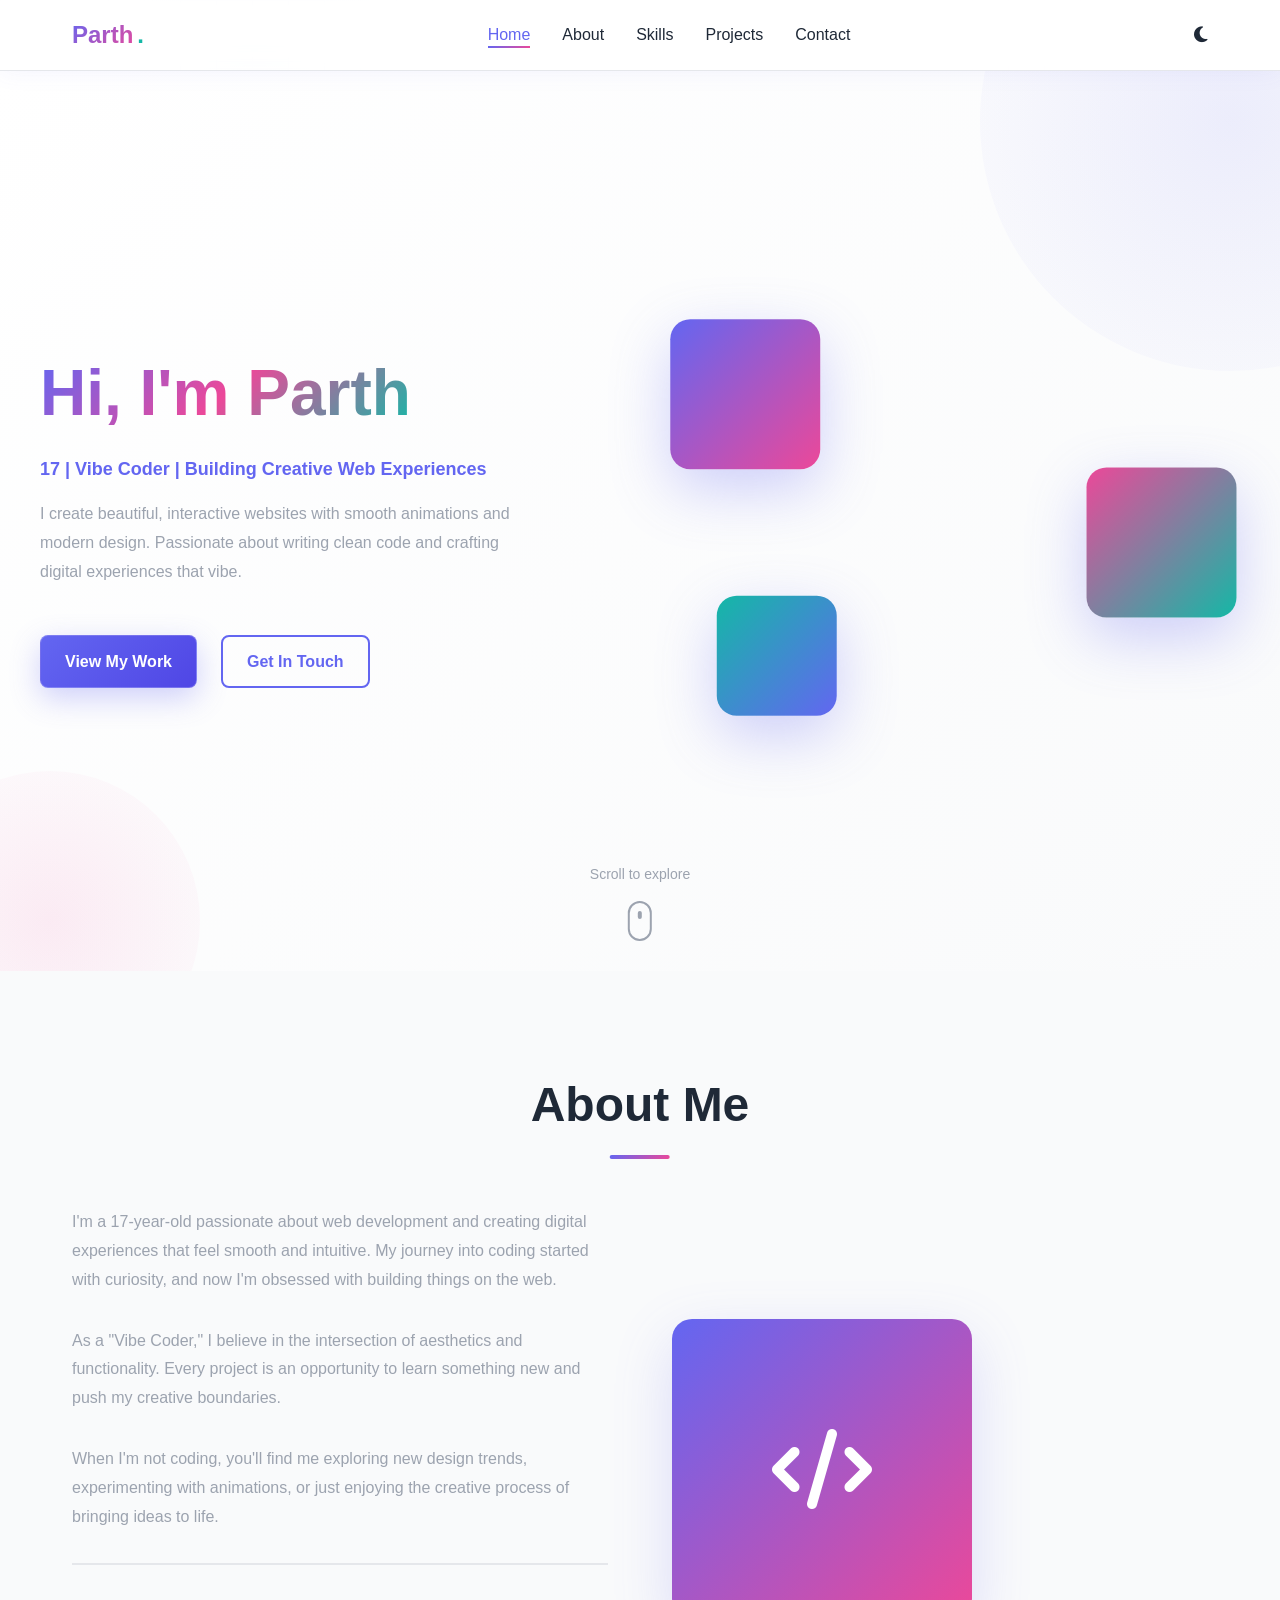
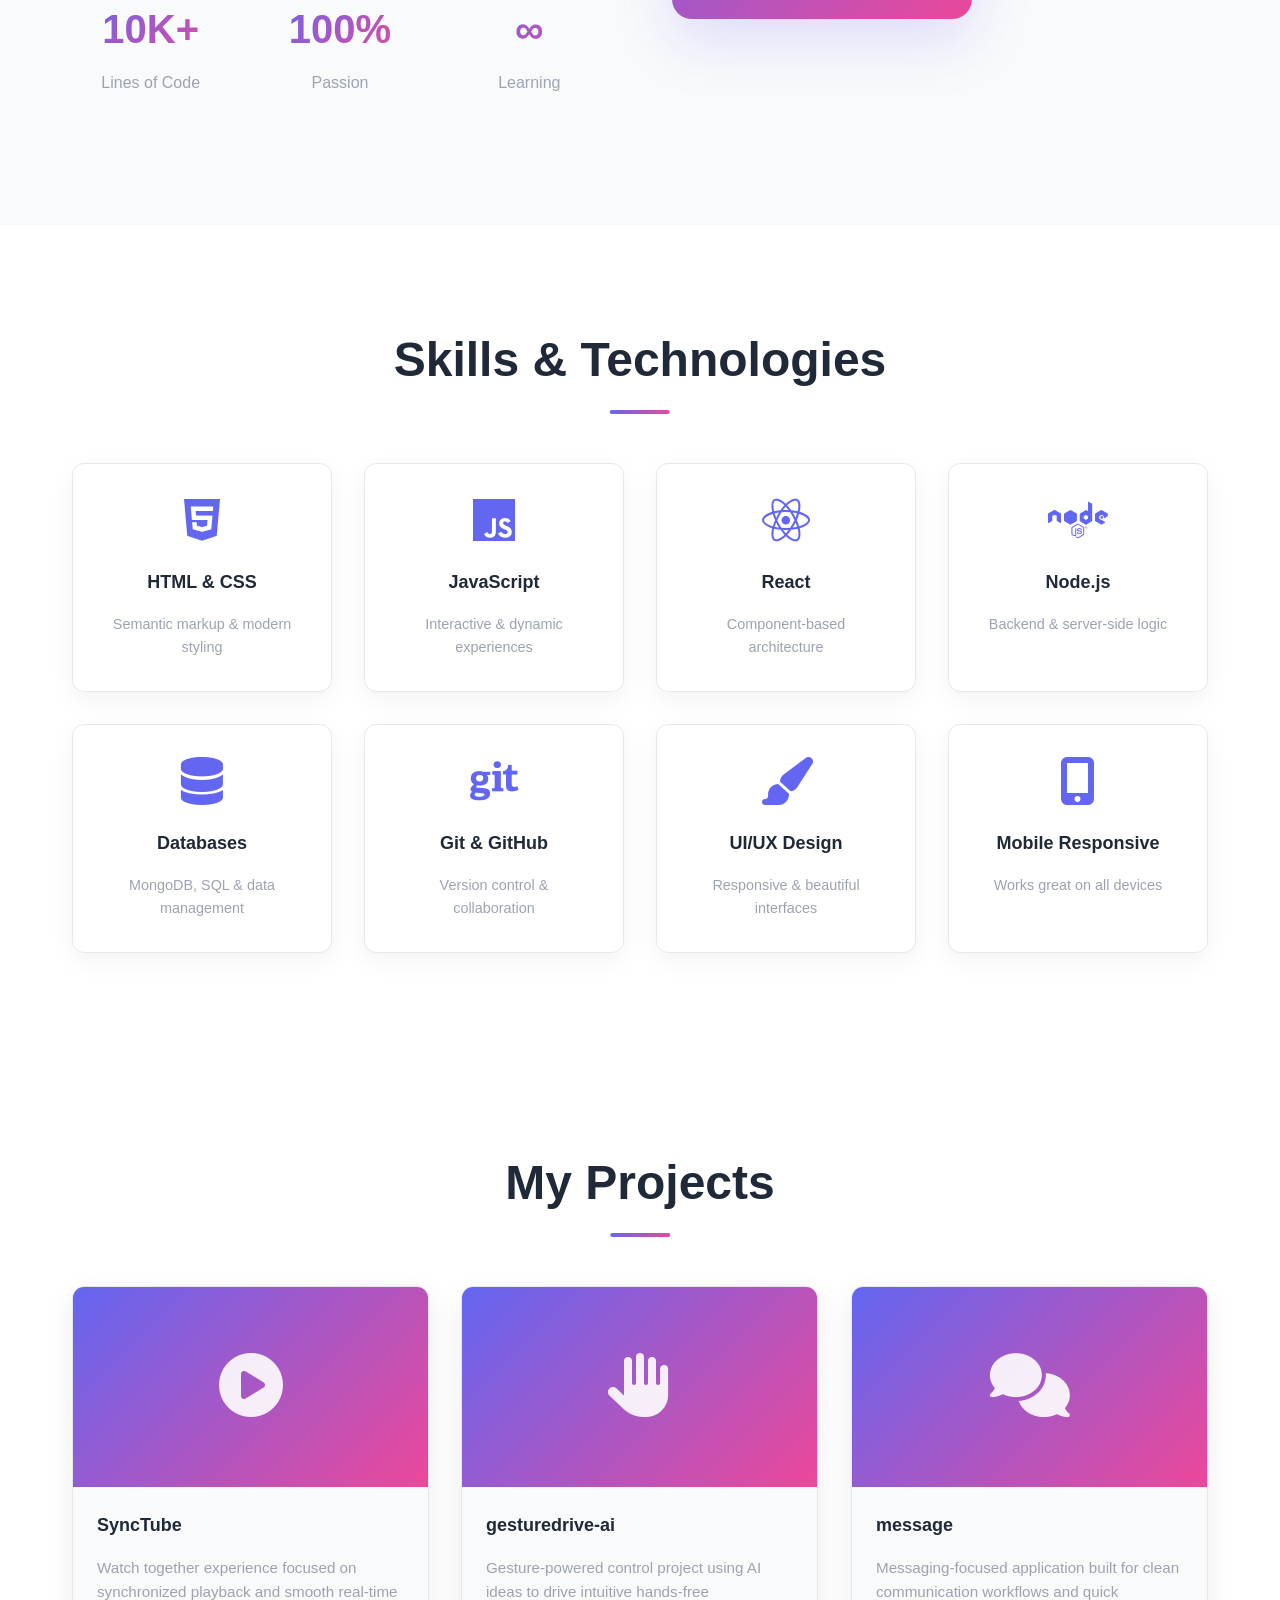
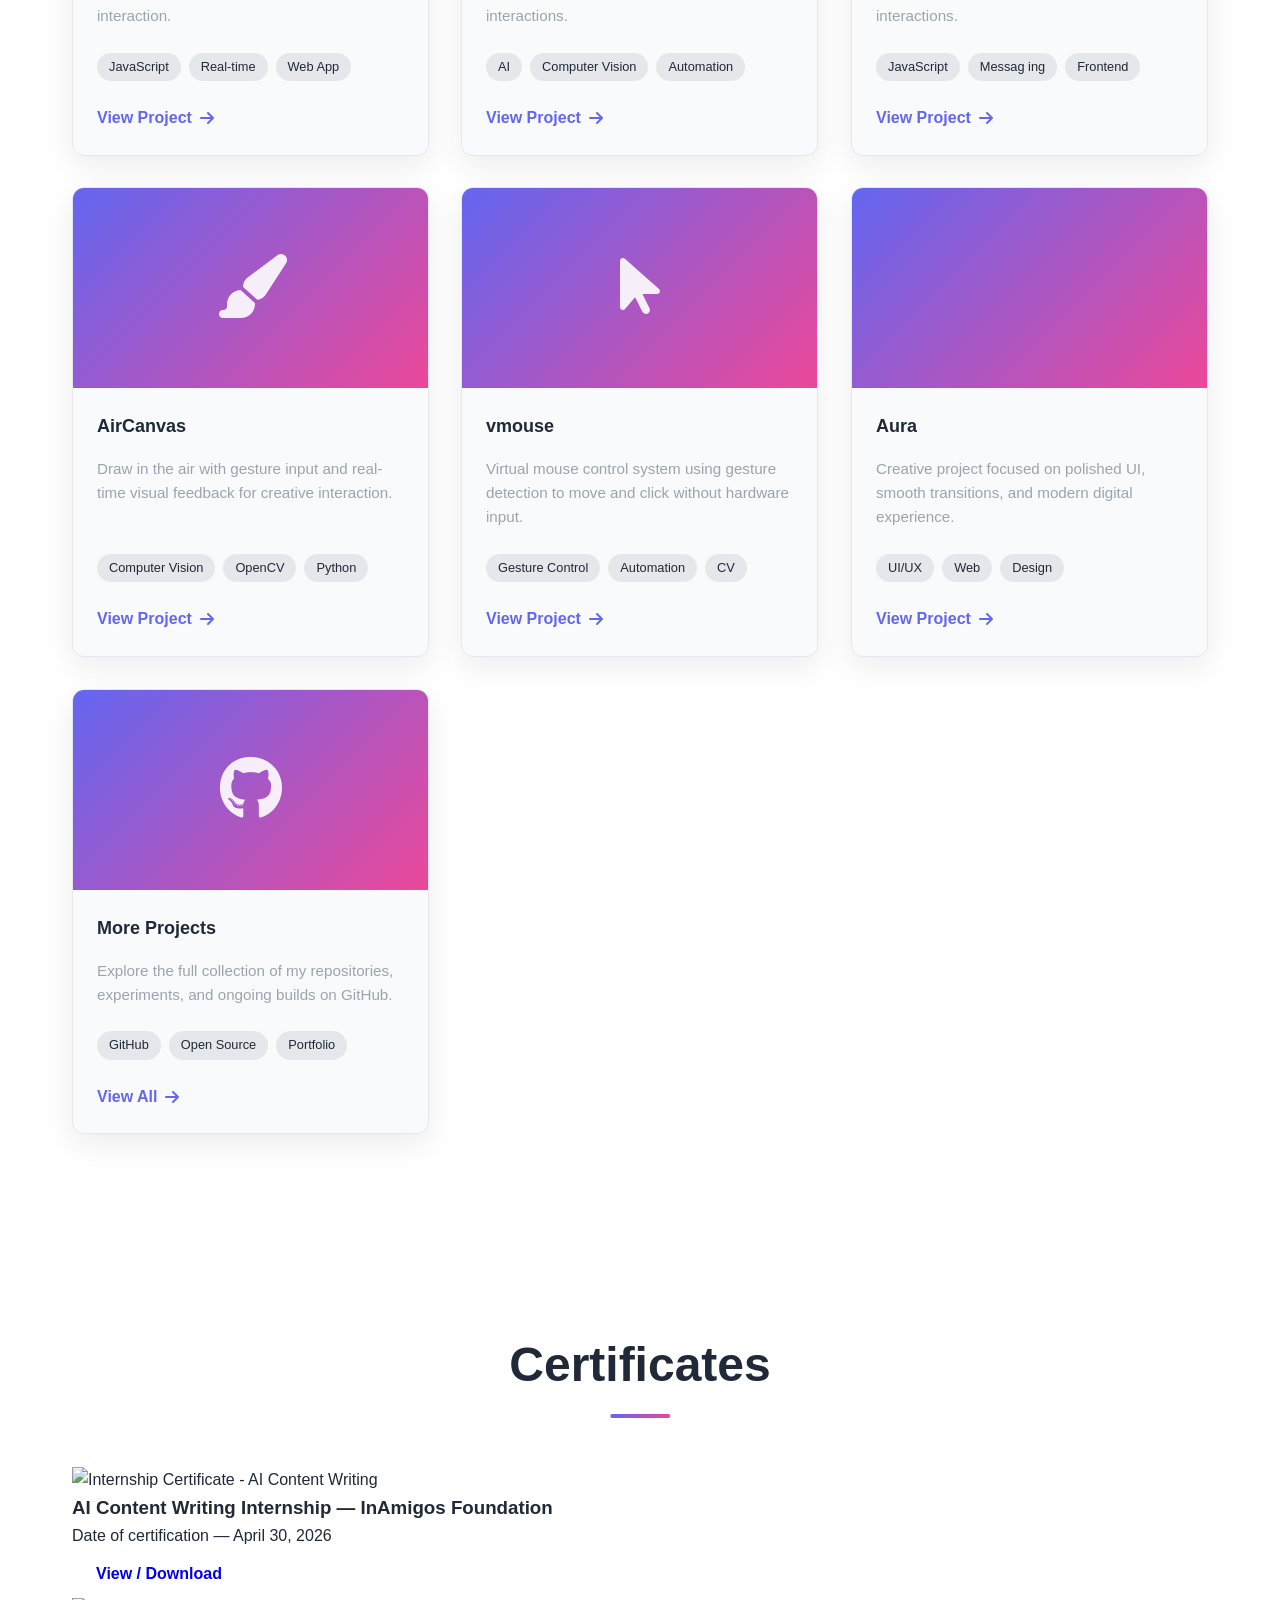
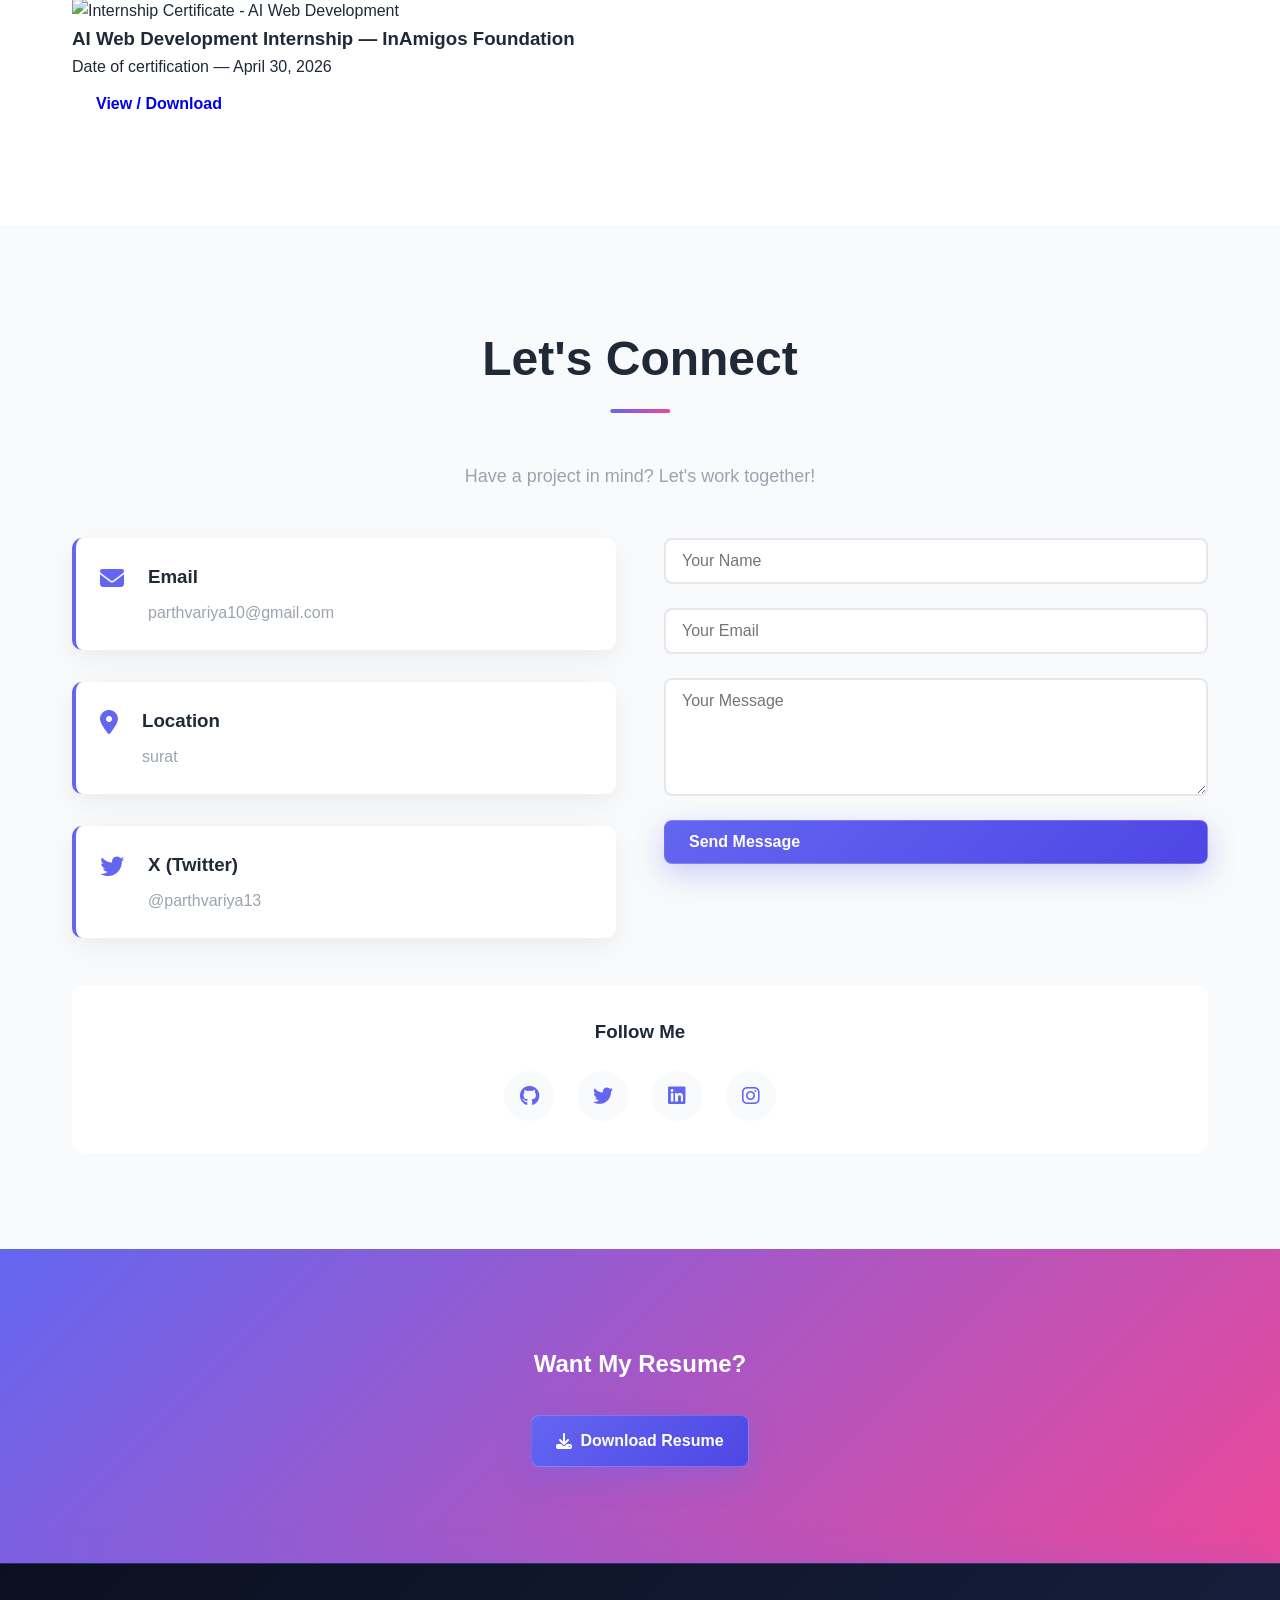
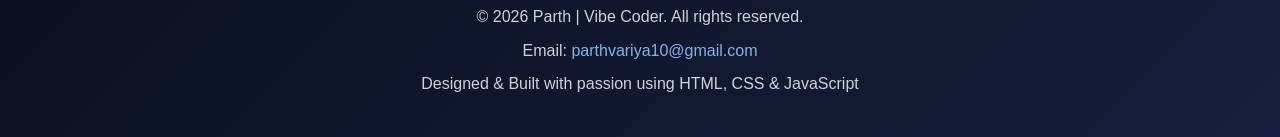
==== commit d3aa95a0: "Add certificates (AI Content Writing & AI Web Development), update pages and styles" ====
--- a/portfolio/index.html
+++ b/portfolio/index.html
@@ -292,6 +292,35 @@
             </div>
         </div>
     </section>
+    <!-- Certificates Section -->
+    <section id="certificates" class="certificates">
+        <div class="container">
+            <h2 class="section-title">Certificates</h2>
+            <div class="certificate-grid">
+                <div class="certificate-card">
+                    <div class="certificate-img">
+                        <img src="assets/certificate-content-writing.png" alt="Internship Certificate - AI Content Writing">
+                    </div>
+                    <div class="certificate-meta">
+                        <h3>AI Content Writing Internship — InAmigos Foundation</h3>
+                        <p>Date of certification — April 30, 2026</p>
+                        <a href="assets/certificate-content-writing.png" target="_blank" download class="btn" aria-label="View Certificate">View / Download</a>
+                    </div>
+                </div>
+
+                <div class="certificate-card">
+                    <div class="certificate-img">
+                        <img src="assets/certificate-web-development.png" alt="Internship Certificate - AI Web Development">
+                    </div>
+                    <div class="certificate-meta">
+                        <h3>AI Web Development Internship — InAmigos Foundation</h3>
+                        <p>Date of certification — April 30, 2026</p>
+                        <a href="assets/certificate-web-development.png" target="_blank" download class="btn" aria-label="View Certificate">View / Download</a>
+                    </div>
+                </div>
+            </div>
+        </div>
+    </section>
 
     <!-- Contact Section -->
     <section id="contact" class="contact">
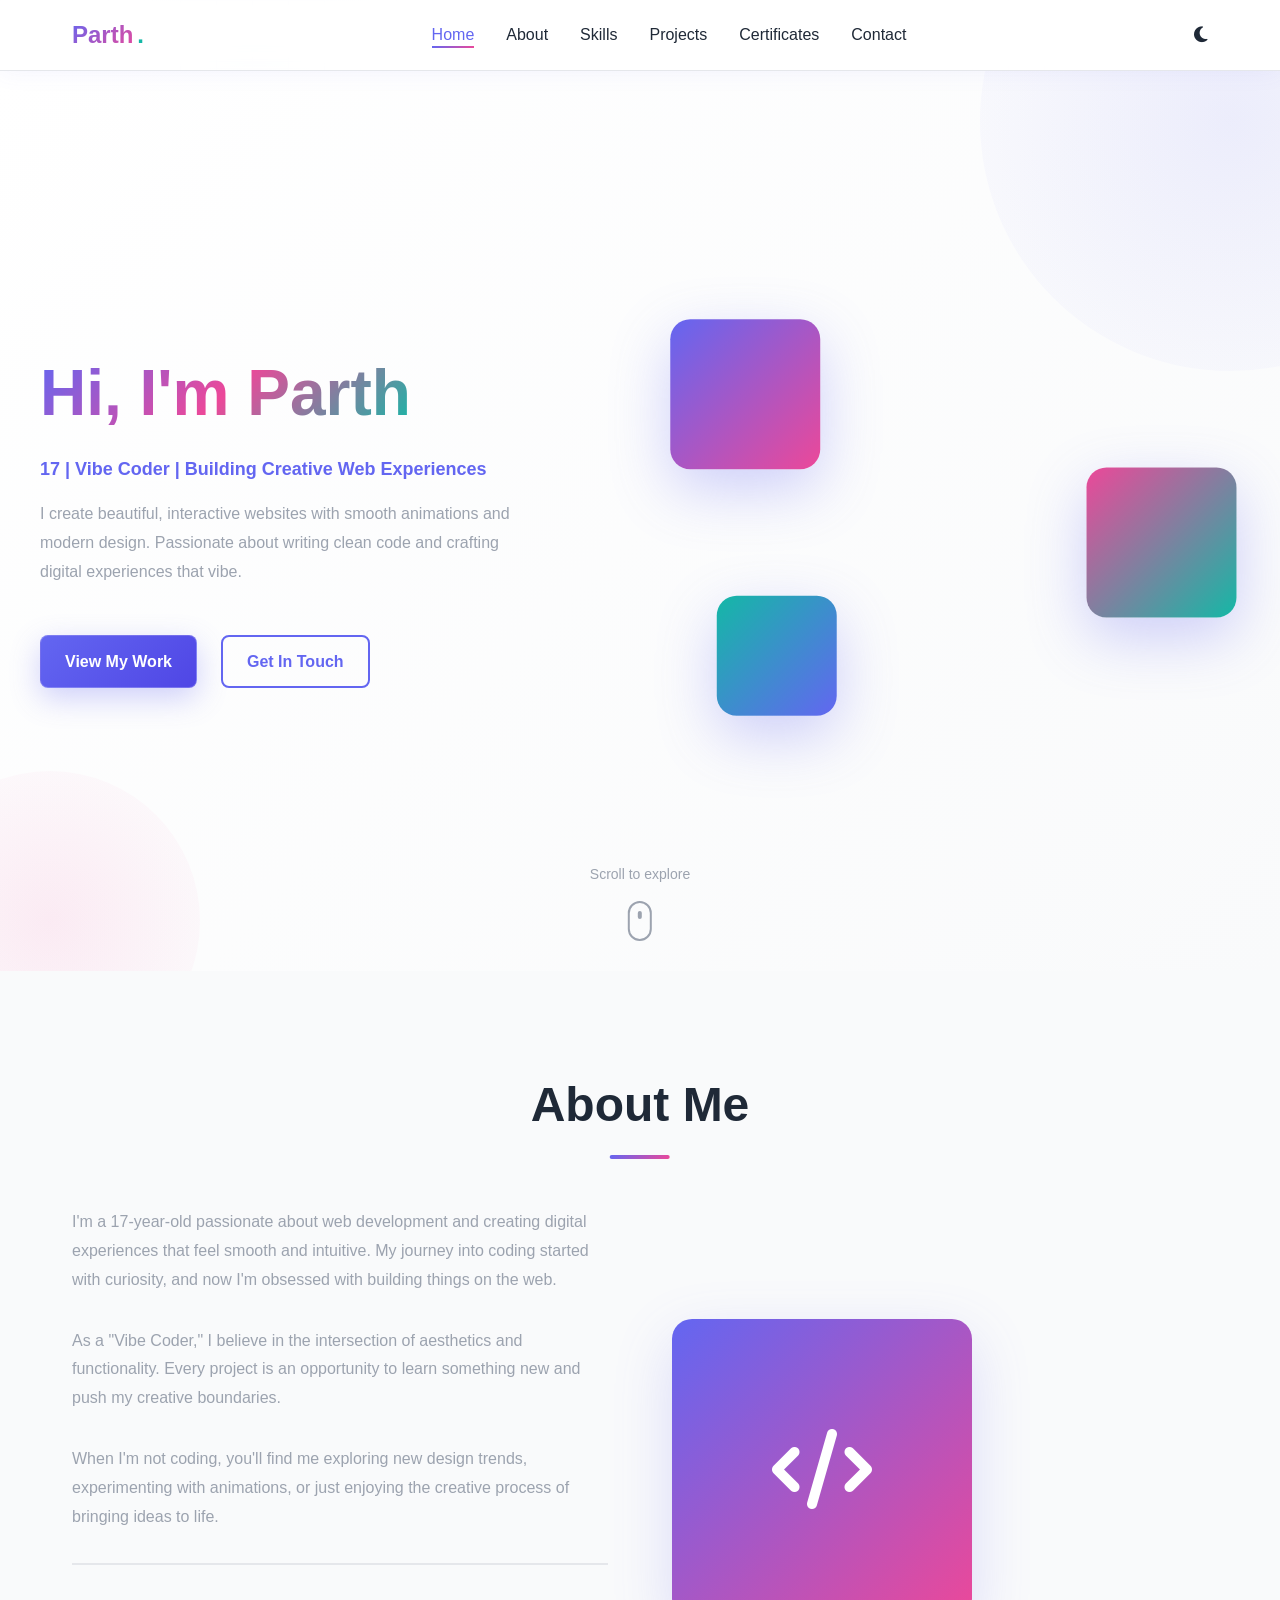
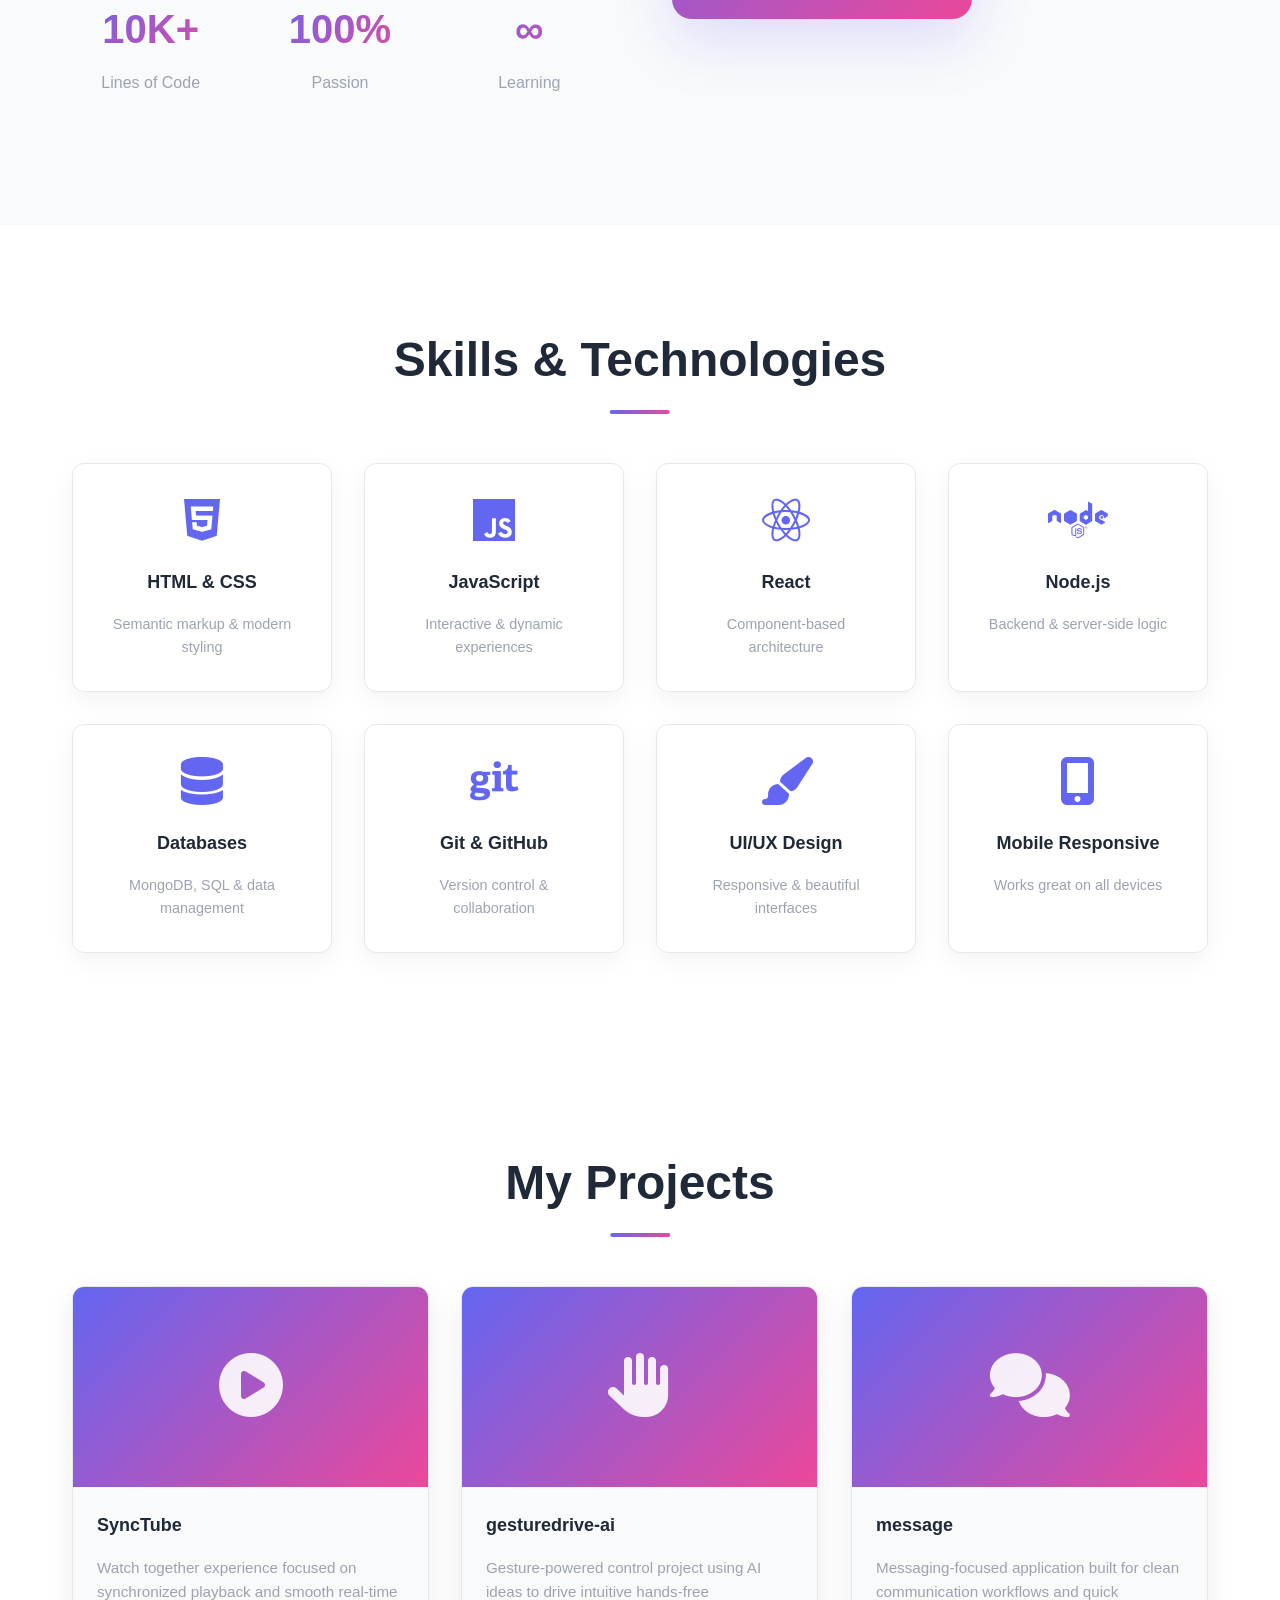
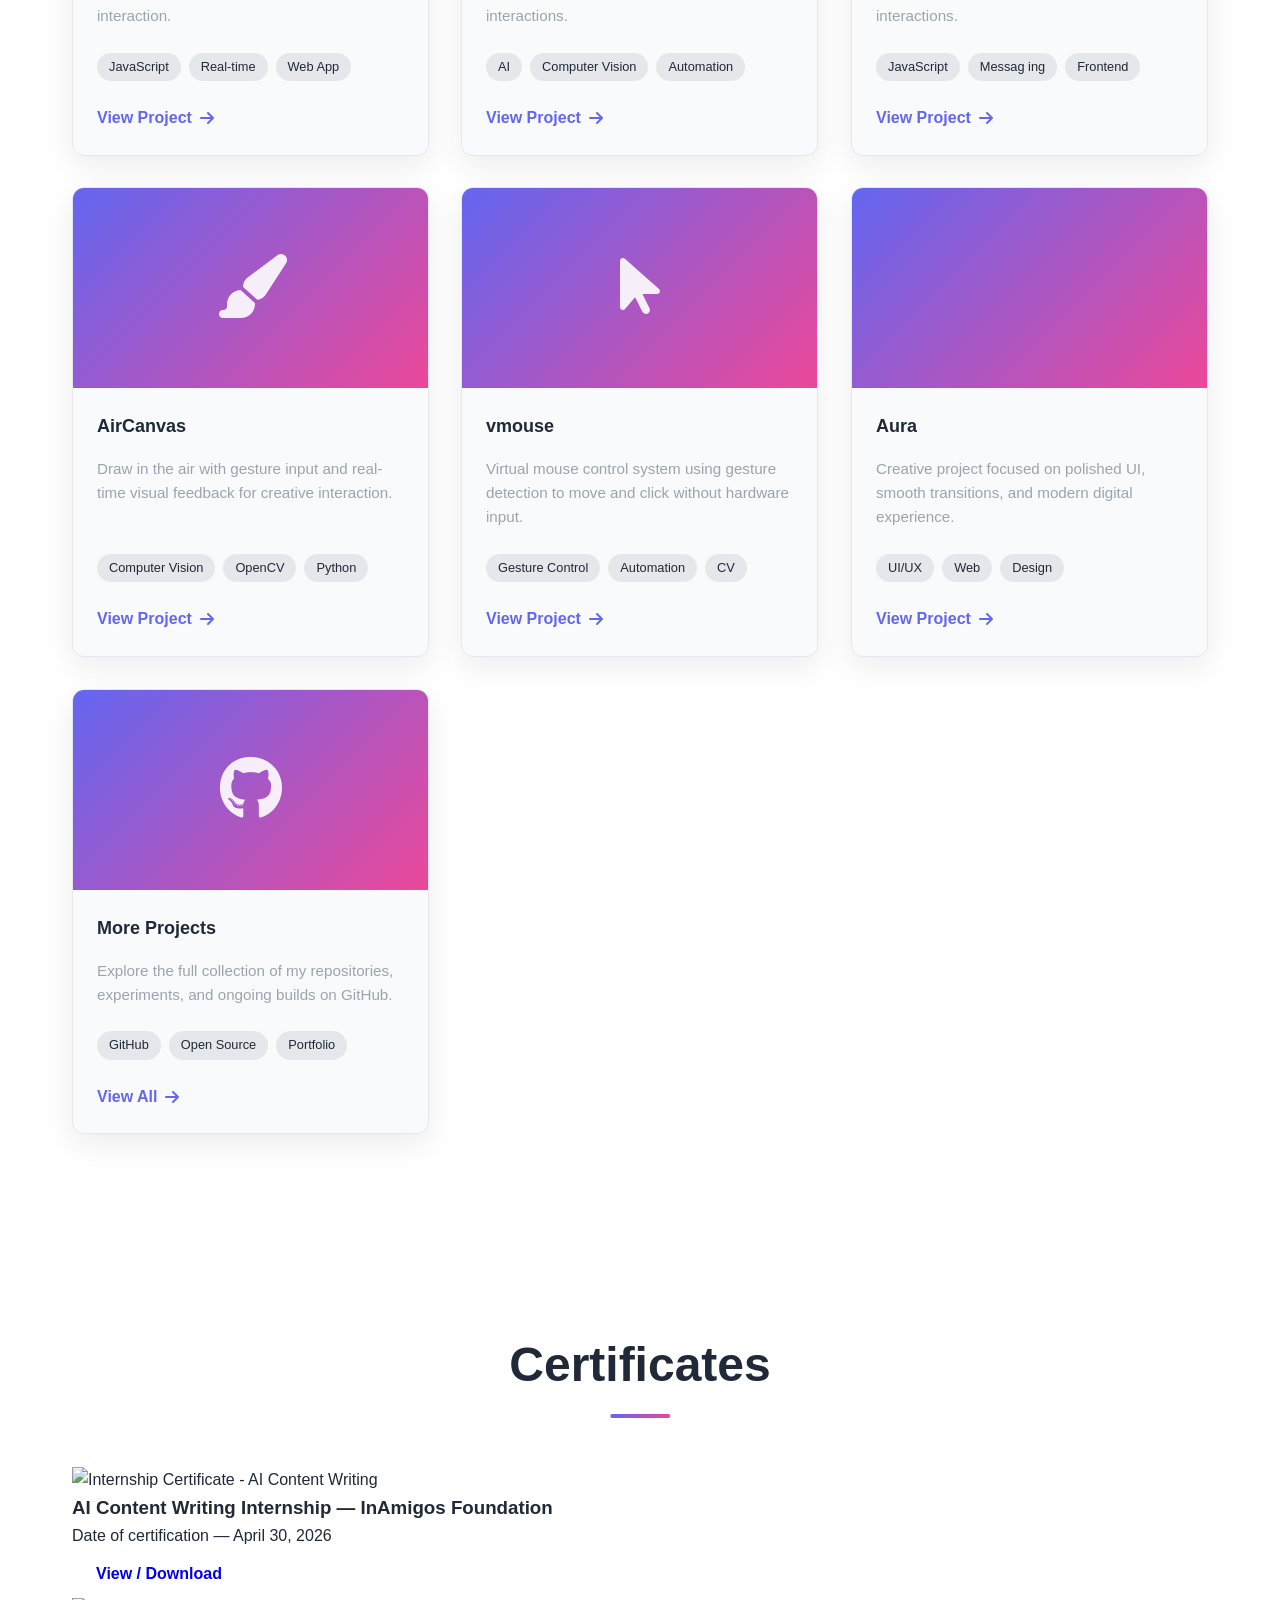
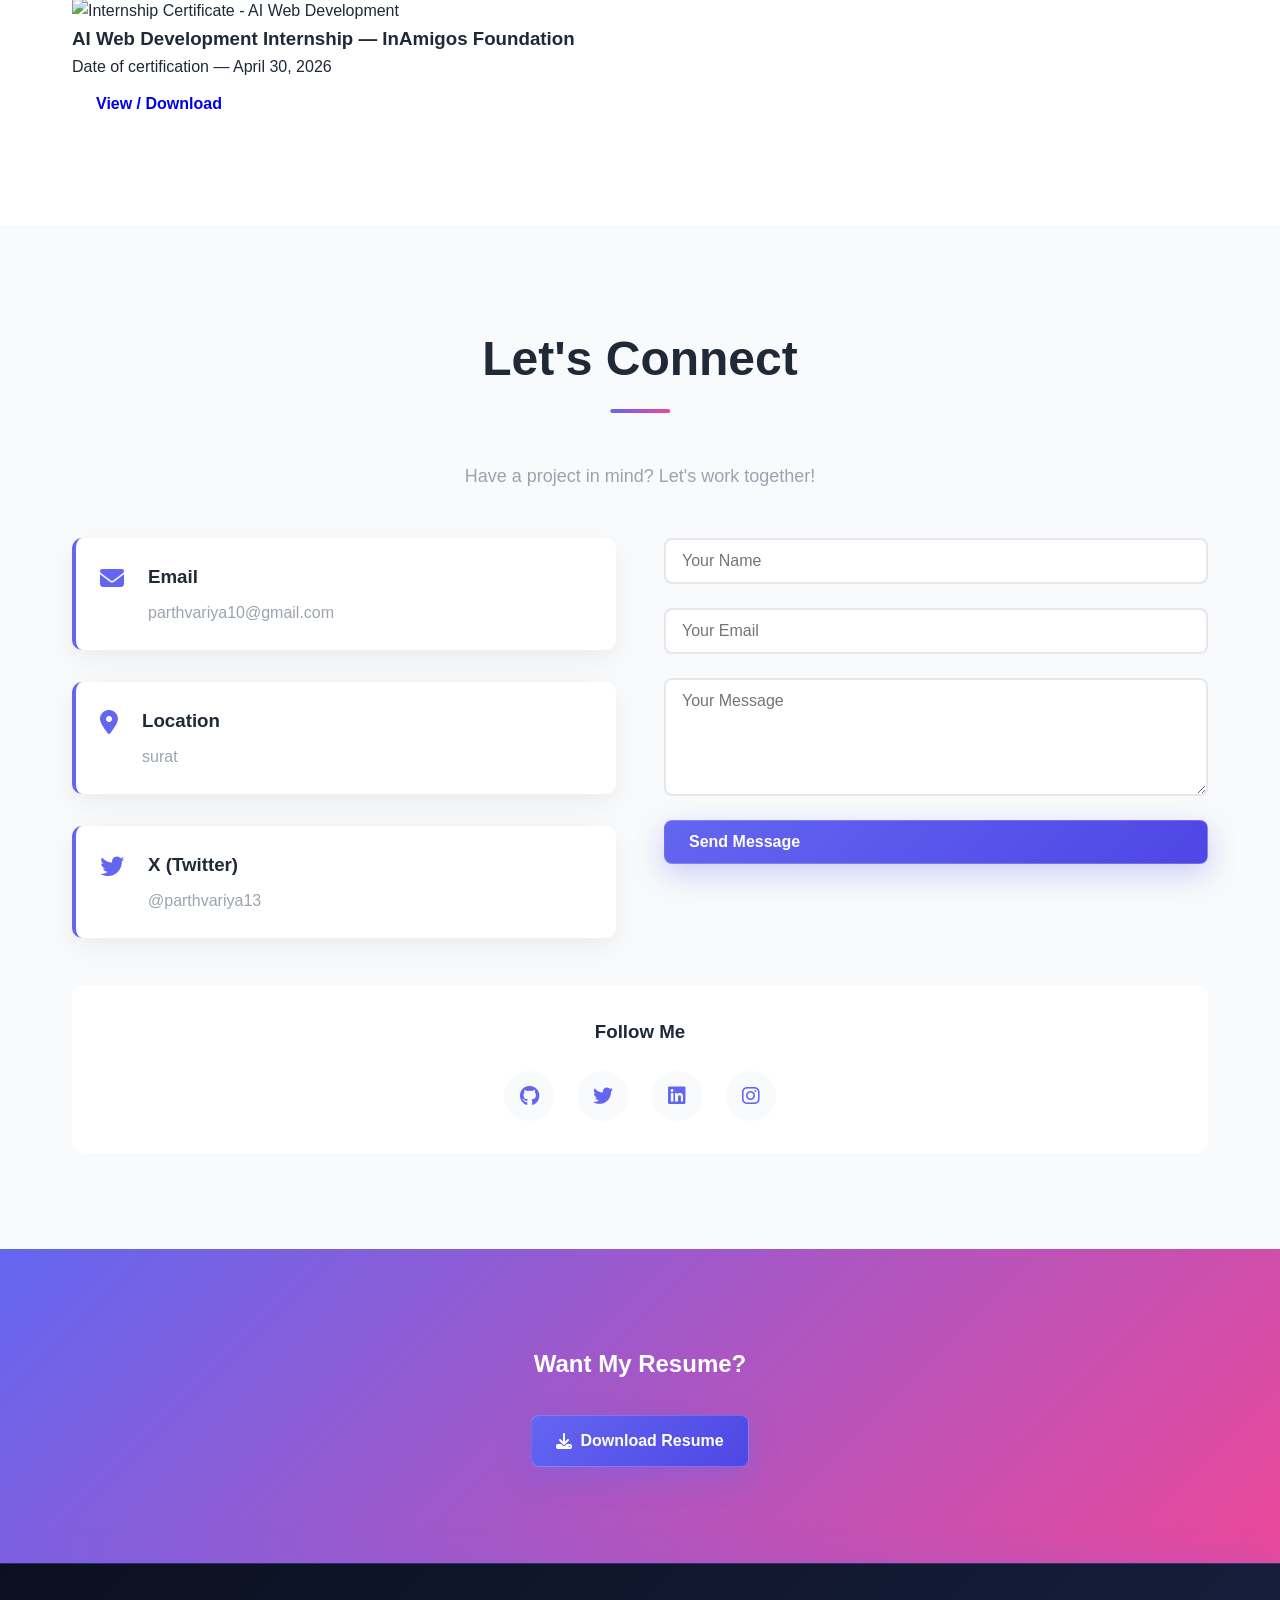
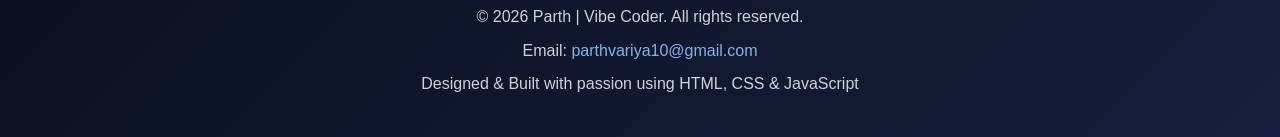
==== commit cf89f219: "Mobile responsive: improve certificates section UI for tablets and phones" ====
--- a/portfolio/index.html
+++ b/portfolio/index.html
@@ -21,6 +21,7 @@
                 <li><a href="#about" class="nav-link">About</a></li>
                 <li><a href="#skills" class="nav-link">Skills</a></li>
                 <li><a href="#projects" class="nav-link">Projects</a></li>
+                <li><a href="#certificates" class="nav-link">Certificates</a></li>
                 <li><a href="#contact" class="nav-link">Contact</a></li>
             </ul>
             <div class="nav-actions">
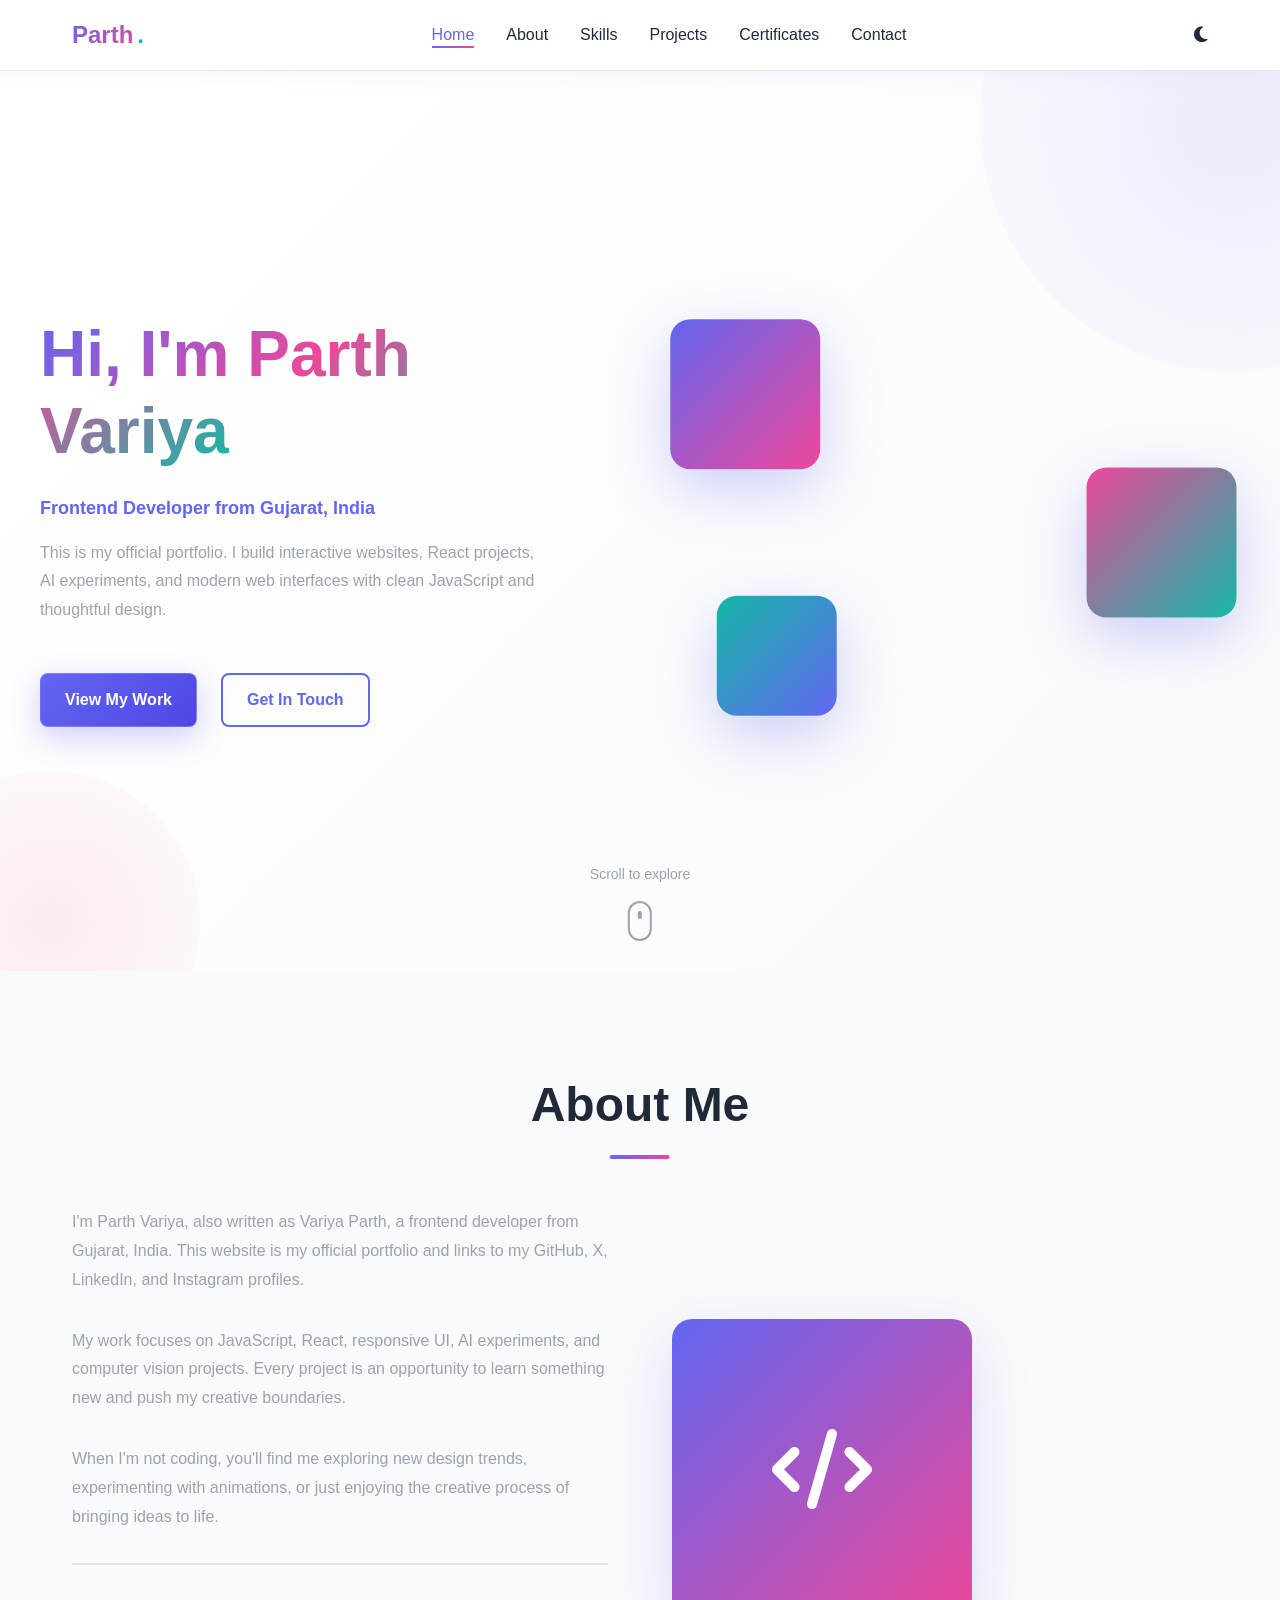
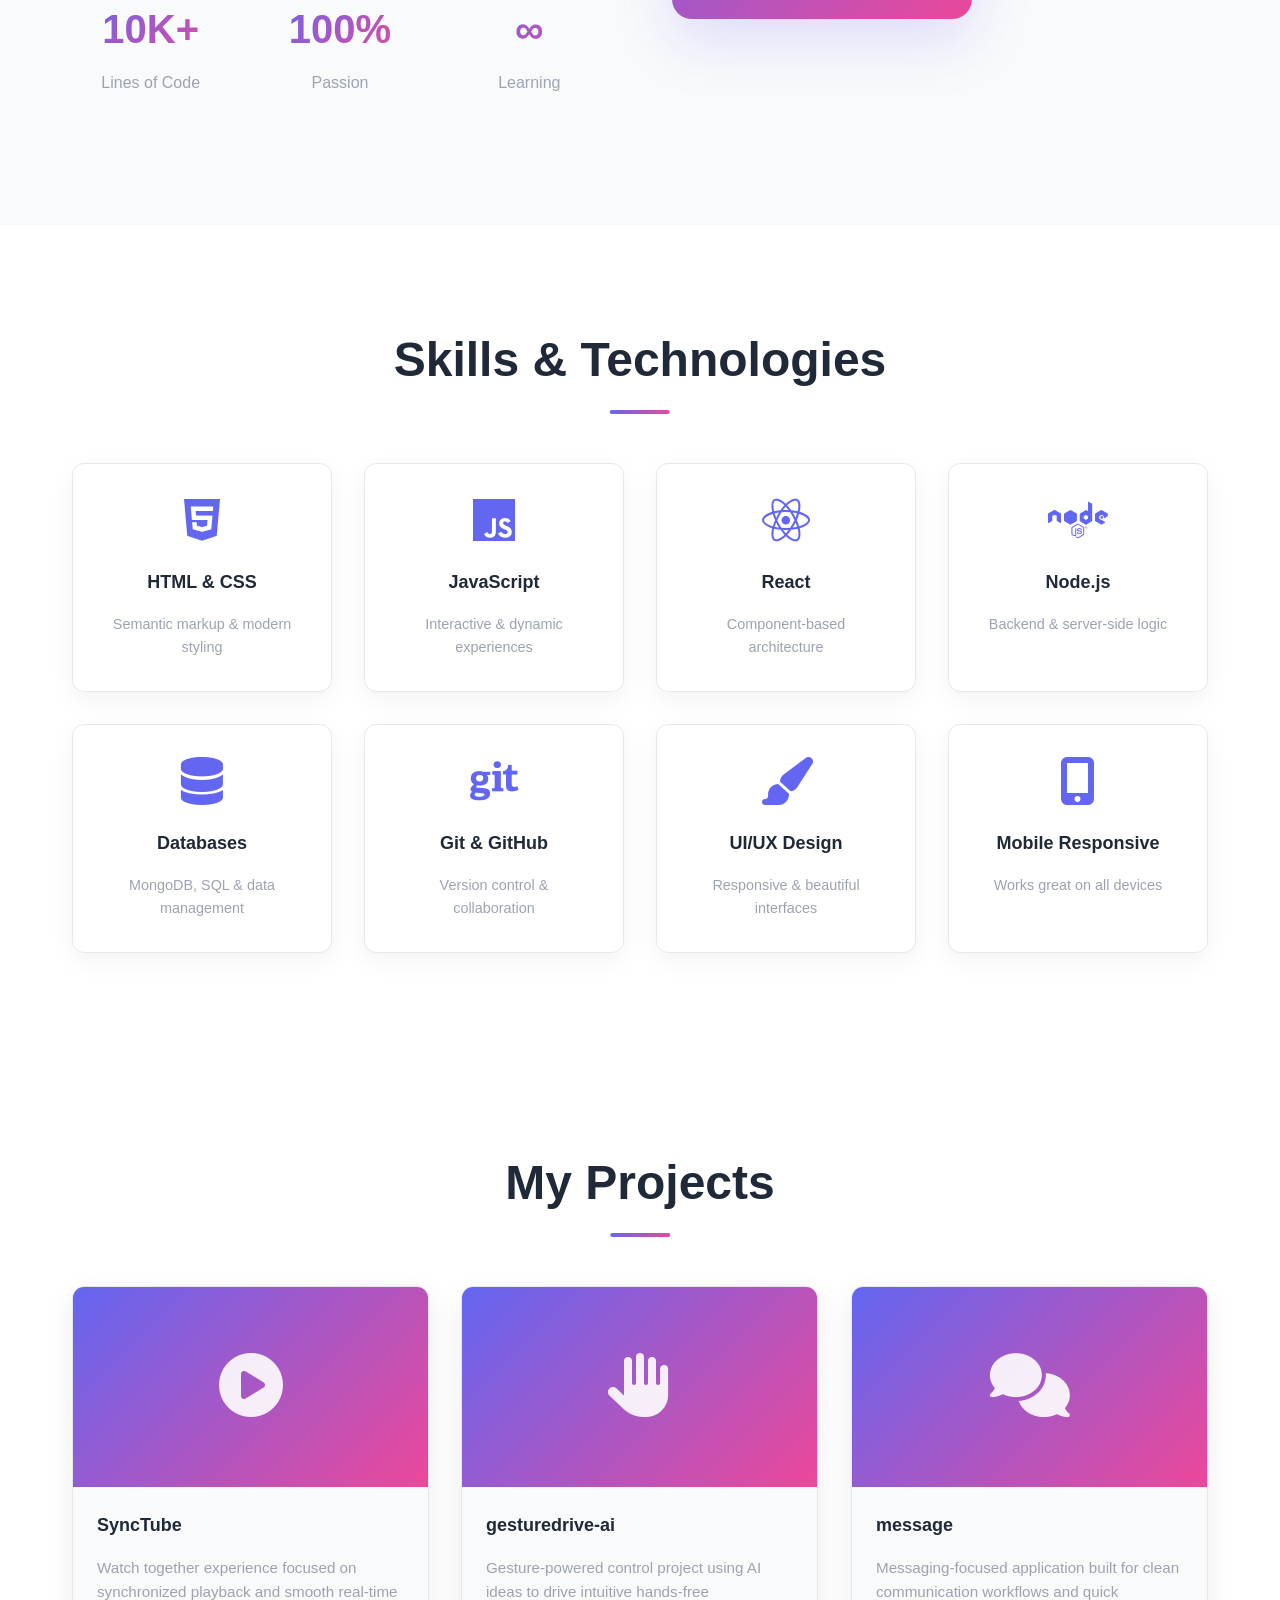
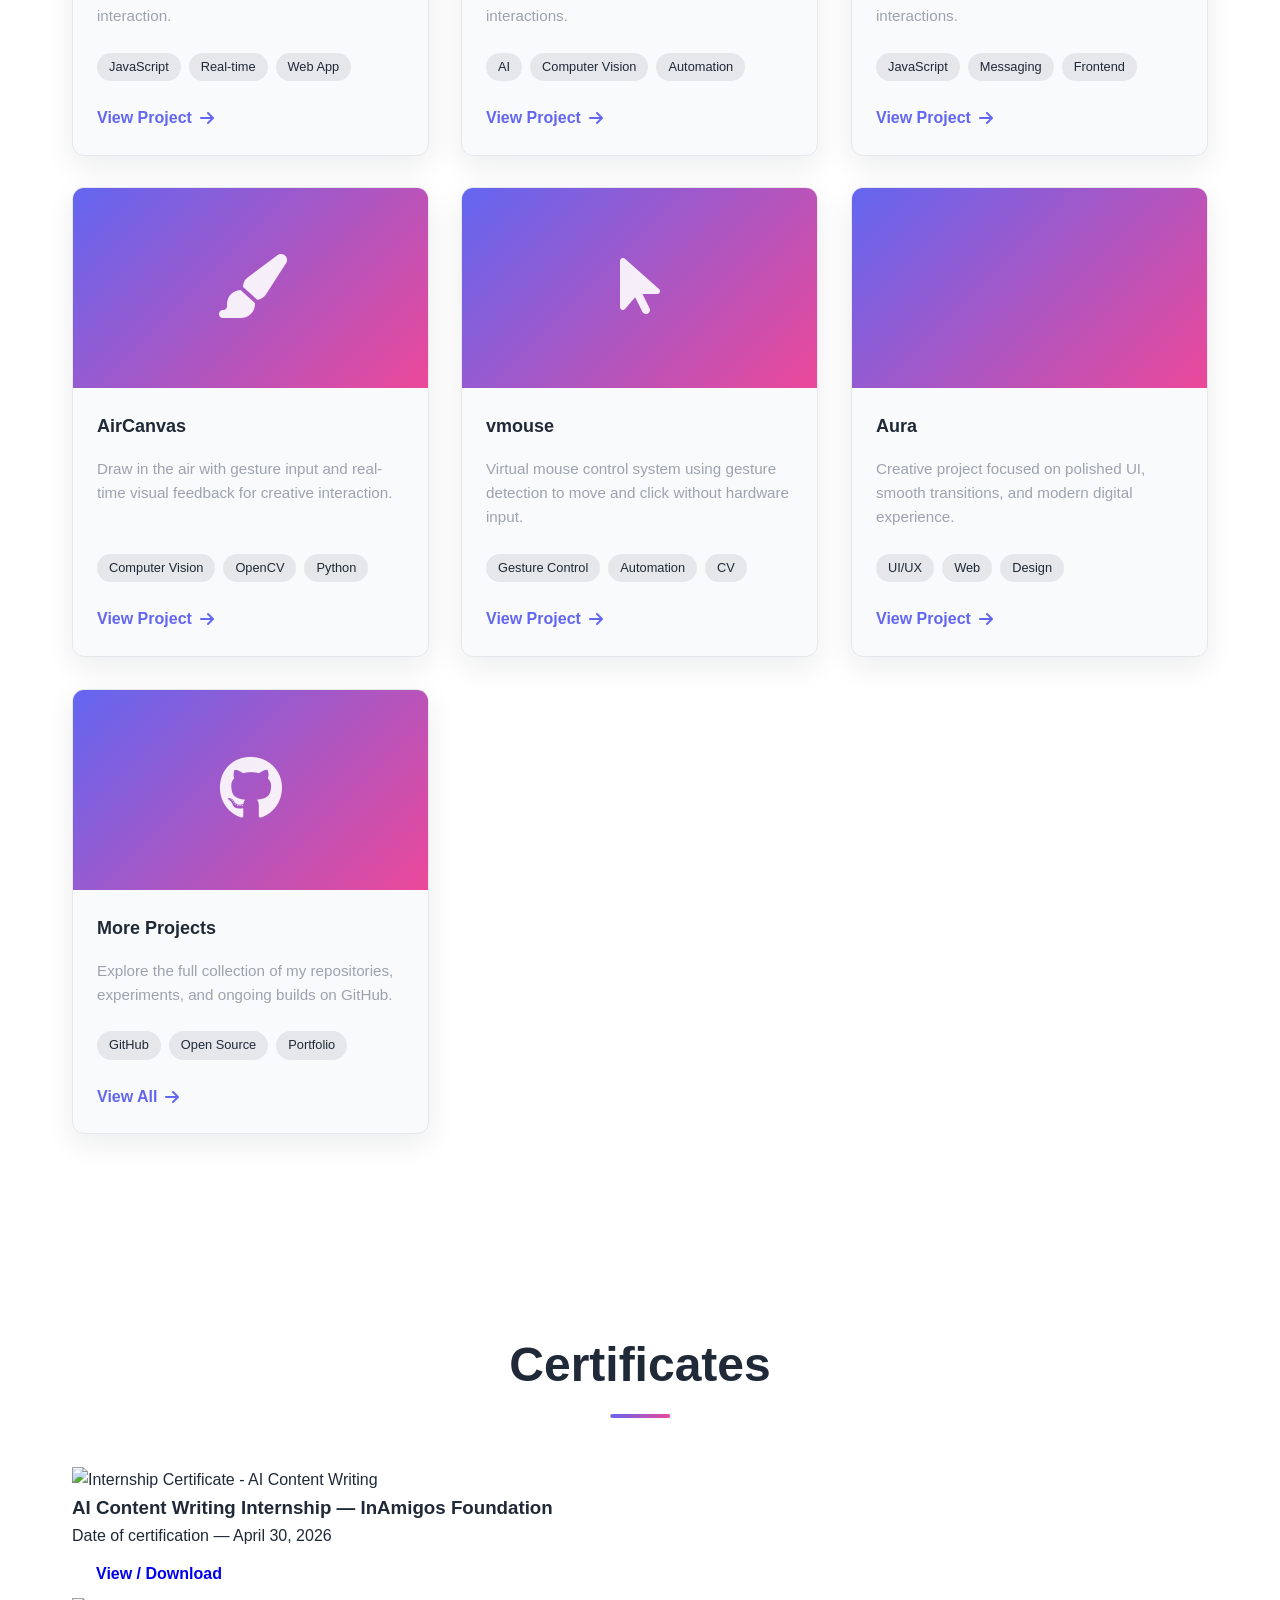
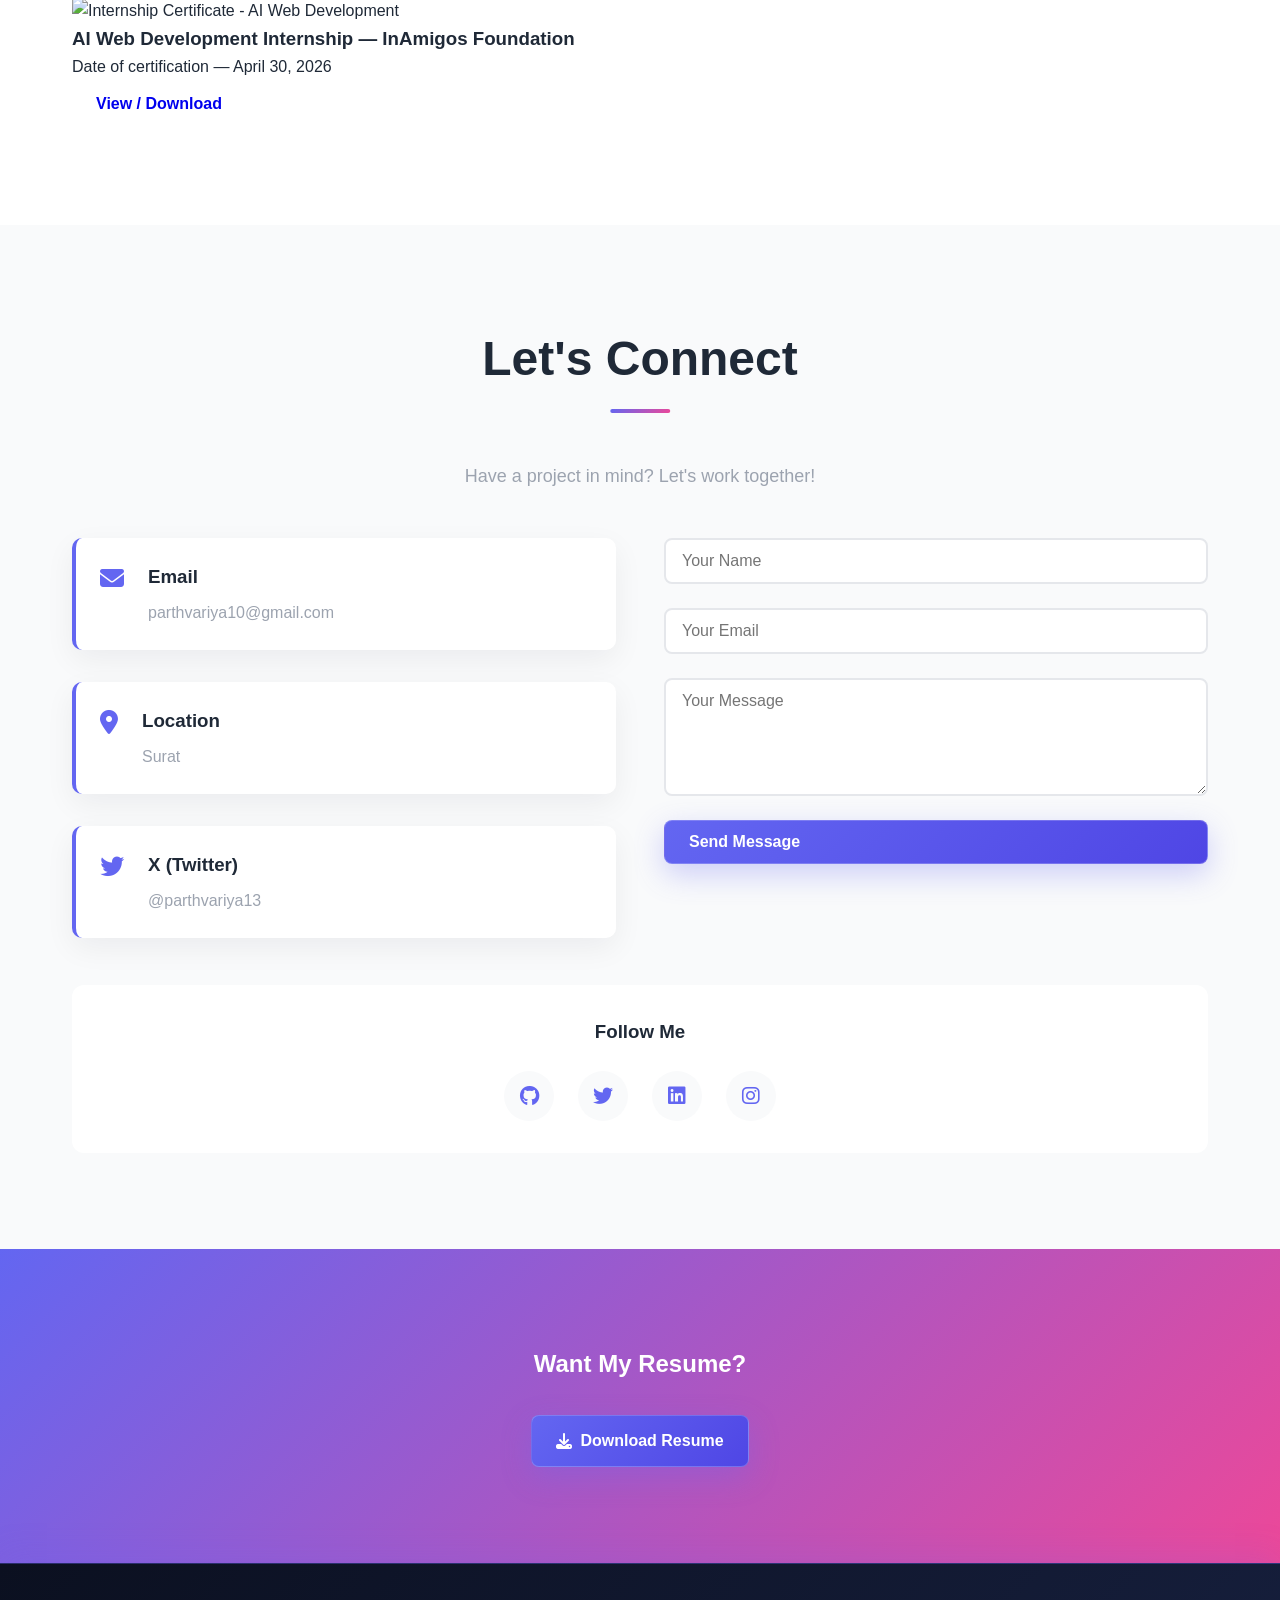
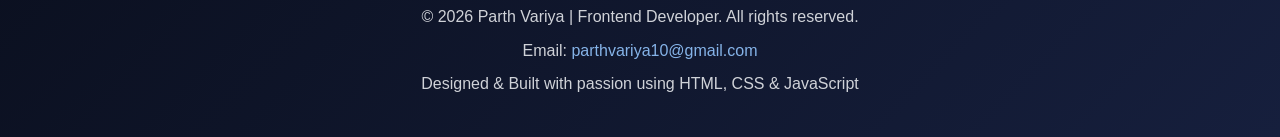
==== commit 0e6e940a: "Improve portfolio SEO identity signals" ====
--- a/portfolio/index.html
+++ b/portfolio/index.html
@@ -3,8 +3,114 @@
 <head>
     <meta charset="UTF-8">
     <meta name="viewport" content="width=device-width, initial-scale=1.0">
-    <meta name="description" content="Parth - Portfolio | Creative Web Developer & Vibe Coder">
-    <title>Parth | Portfolio - Vibe Coder</title>
+    <title>Parth Variya | Frontend Developer in Gujarat, India</title>
+    <meta name="description" content="Official portfolio of Parth Variya, also known as Variya Parth, a frontend developer from Gujarat, India focused on JavaScript, React, modern UI, AI experiments, and web projects.">
+    <meta name="keywords" content="Parth Variya, Variya Parth, official portfolio, frontend developer, web developer, React developer, JavaScript portfolio, AI projects, computer vision, Gujarat developer, Surat developer">
+    <meta name="author" content="Parth Variya">
+    <meta name="robots" content="index, follow">
+    <meta name="theme-color" content="#111827">
+    <link rel="canonical" href="https://variyaparth.github.io/portfolio/">
+    <meta property="og:type" content="website">
+    <meta property="og:site_name" content="Parth Variya Portfolio">
+    <meta property="og:title" content="Parth Variya | Frontend Developer in Gujarat, India">
+    <meta property="og:description" content="Official portfolio of Parth Variya, also known as Variya Parth, featuring frontend development, React, JavaScript, AI, and computer vision projects.">
+    <meta property="og:url" content="https://variyaparth.github.io/portfolio/">
+    <meta property="og:locale" content="en_IN">
+    <meta name="twitter:card" content="summary">
+    <meta name="twitter:title" content="Parth Variya | Frontend Developer in Gujarat, India">
+    <meta name="twitter:description" content="Official portfolio of Parth Variya, also known as Variya Parth, featuring JavaScript, React, AI, and web projects.">
+    <meta name="twitter:creator" content="@parthvariya13">
+    <script type="application/ld+json">
+    {
+      "@context": "https://schema.org",
+      "@graph": [
+        {
+          "@type": "Person",
+          "@id": "https://variyaparth.github.io/portfolio/#person",
+          "name": "Parth Variya",
+          "alternateName": [
+            "Variya Parth",
+            "Parth"
+          ],
+          "url": "https://variyaparth.github.io/portfolio/",
+          "jobTitle": "Frontend Developer",
+          "description": "Official portfolio of Parth Variya, also known as Variya Parth. Parth is a frontend developer from Gujarat, India who builds modern websites, React projects, AI experiments, and computer vision projects.",
+          "disambiguatingDescription": "This is the official portfolio for Parth Variya, the frontend developer at github.com/variyaparth and x.com/parthvariya13.",
+          "address": {
+            "@type": "PostalAddress",
+            "addressLocality": "Surat",
+            "addressRegion": "Gujarat",
+            "addressCountry": "IN"
+          },
+          "sameAs": [
+            "https://github.com/variyaparth",
+            "https://x.com/parthvariya13",
+            "https://www.linkedin.com/in/parth-variya-93bbb5267/",
+            "https://www.instagram.com/yng_.parth/"
+          ],
+          "knowsAbout": [
+            "HTML",
+            "CSS",
+            "JavaScript",
+            "React",
+            "Node.js",
+            "MongoDB",
+            "SQL",
+            "UI/UX Design",
+            "Computer Vision",
+            "OpenCV",
+            "Python",
+            "GitHub"
+          ]
+        },
+        {
+          "@type": "WebSite",
+          "@id": "https://variyaparth.github.io/portfolio/#website",
+          "url": "https://variyaparth.github.io/portfolio/",
+          "name": "Parth Variya Portfolio",
+          "description": "Official portfolio website for Parth Variya, also known as Variya Parth, frontend developer and AI project builder.",
+          "publisher": {
+            "@id": "https://variyaparth.github.io/portfolio/#person"
+          }
+        },
+        {
+          "@type": "ItemList",
+          "@id": "https://variyaparth.github.io/portfolio/#projects",
+          "name": "Parth Variya Projects",
+          "itemListElement": [
+            {
+              "@type": "CreativeWork",
+              "position": 1,
+              "name": "SyncTube",
+              "url": "https://github.com/variyaparth/SyncTube",
+              "description": "A synchronized watch-together web app with real-time playback interaction."
+            },
+            {
+              "@type": "CreativeWork",
+              "position": 2,
+              "name": "gesturedrive-ai",
+              "url": "https://github.com/variyaparth/gesturedrive-ai",
+              "description": "Gesture-powered AI control project for hands-free interactions."
+            },
+            {
+              "@type": "CreativeWork",
+              "position": 3,
+              "name": "AirCanvas",
+              "url": "https://github.com/variyaparth/AirCanvas",
+              "description": "Computer vision project for drawing in the air with gesture input."
+            },
+            {
+              "@type": "CreativeWork",
+              "position": 4,
+              "name": "vmouse",
+              "url": "https://github.com/variyaparth/vmouse",
+              "description": "Virtual mouse control system using gesture detection."
+            }
+          ]
+        }
+      ]
+    }
+    </script>
     <link rel="stylesheet" href="css/styles.css">
     <link rel="stylesheet" href="https://cdnjs.cloudflare.com/ajax/libs/font-awesome/6.4.0/css/all.min.css">
 </head>
@@ -42,12 +148,12 @@
         <div class="hero-content">
             <div class="hero-text">
                 <h1 class="hero-title">
-                    <span class="text-gradient">Hi, I'm Parth</span>
+                    <span class="text-gradient">Hi, I'm Parth Variya</span>
                 </h1>
-                <p class="hero-subtitle">17 | Vibe Coder | Building Creative Web Experiences</p>
+                <p class="hero-subtitle">Frontend Developer from Gujarat, India</p>
                 <p class="hero-description">
-                    I create beautiful, interactive websites with smooth animations and modern design. 
-                    Passionate about writing clean code and crafting digital experiences that vibe.
+                    This is my official portfolio. I build interactive websites, React projects, AI experiments,
+                    and modern web interfaces with clean JavaScript and thoughtful design.
                 </p>
                 <div class="button-group">
                     <a href="#projects" class="btn btn-primary">View My Work</a>
@@ -75,12 +181,11 @@
             <div class="about-content">
                 <div class="about-text">
                     <p>
-                        I'm a 17-year-old passionate about web development and creating digital experiences 
-                        that feel smooth and intuitive. My journey into coding started with curiosity, and now 
-                        I'm obsessed with building things on the web.
+                        I'm Parth Variya, also written as Variya Parth, a frontend developer from Gujarat, India.
+                        This website is my official portfolio and links to my GitHub, X, LinkedIn, and Instagram profiles.
                     </p>
                     <p>
-                        As a "Vibe Coder," I believe in the intersection of aesthetics and functionality. 
+                        My work focuses on JavaScript, React, responsive UI, AI experiments, and computer vision projects.
                         Every project is an opportunity to learn something new and push my creative boundaries.
                     </p>
                     <p>
@@ -212,7 +317,7 @@
                         <p>Messaging-focused application built for clean communication workflows and quick interactions.</p>
                         <div class="project-tags">
                             <span class="tag">JavaScript</span>
-                            <span class="tag">Messag  ing</span>
+                            <span class="tag">Messaging</span>
                             <span class="tag">Frontend</span>
                         </div>
                         <a href="https://github.com/variyaparth/message" target="_blank" rel="noopener noreferrer" class="project-link">View Project <i class="fas fa-arrow-right"></i></a>
@@ -342,7 +447,7 @@
                         <i class="fas fa-map-marker-alt"></i>
                         <div>
                             <h3>Location</h3>
-                            <p>surat</p>
+                            <p>Surat</p>
                         </div>
                     </div>
                     <div class="info-item">
@@ -403,7 +508,7 @@
     <!-- Footer -->
     <footer class="footer">
         <div class="container">
-            <p>&copy; <span class="year">2026</span> Parth | Vibe Coder. All rights reserved.</p>
+            <p>&copy; <span class="year">2026</span> Parth Variya | Frontend Developer. All rights reserved.</p>
             <p>Email: <a href="mailto:parthvariya10@gmail.com">parthvariya10@gmail.com</a></p>
             <p>Designed & Built with passion using HTML, CSS & JavaScript</p>
         </div>
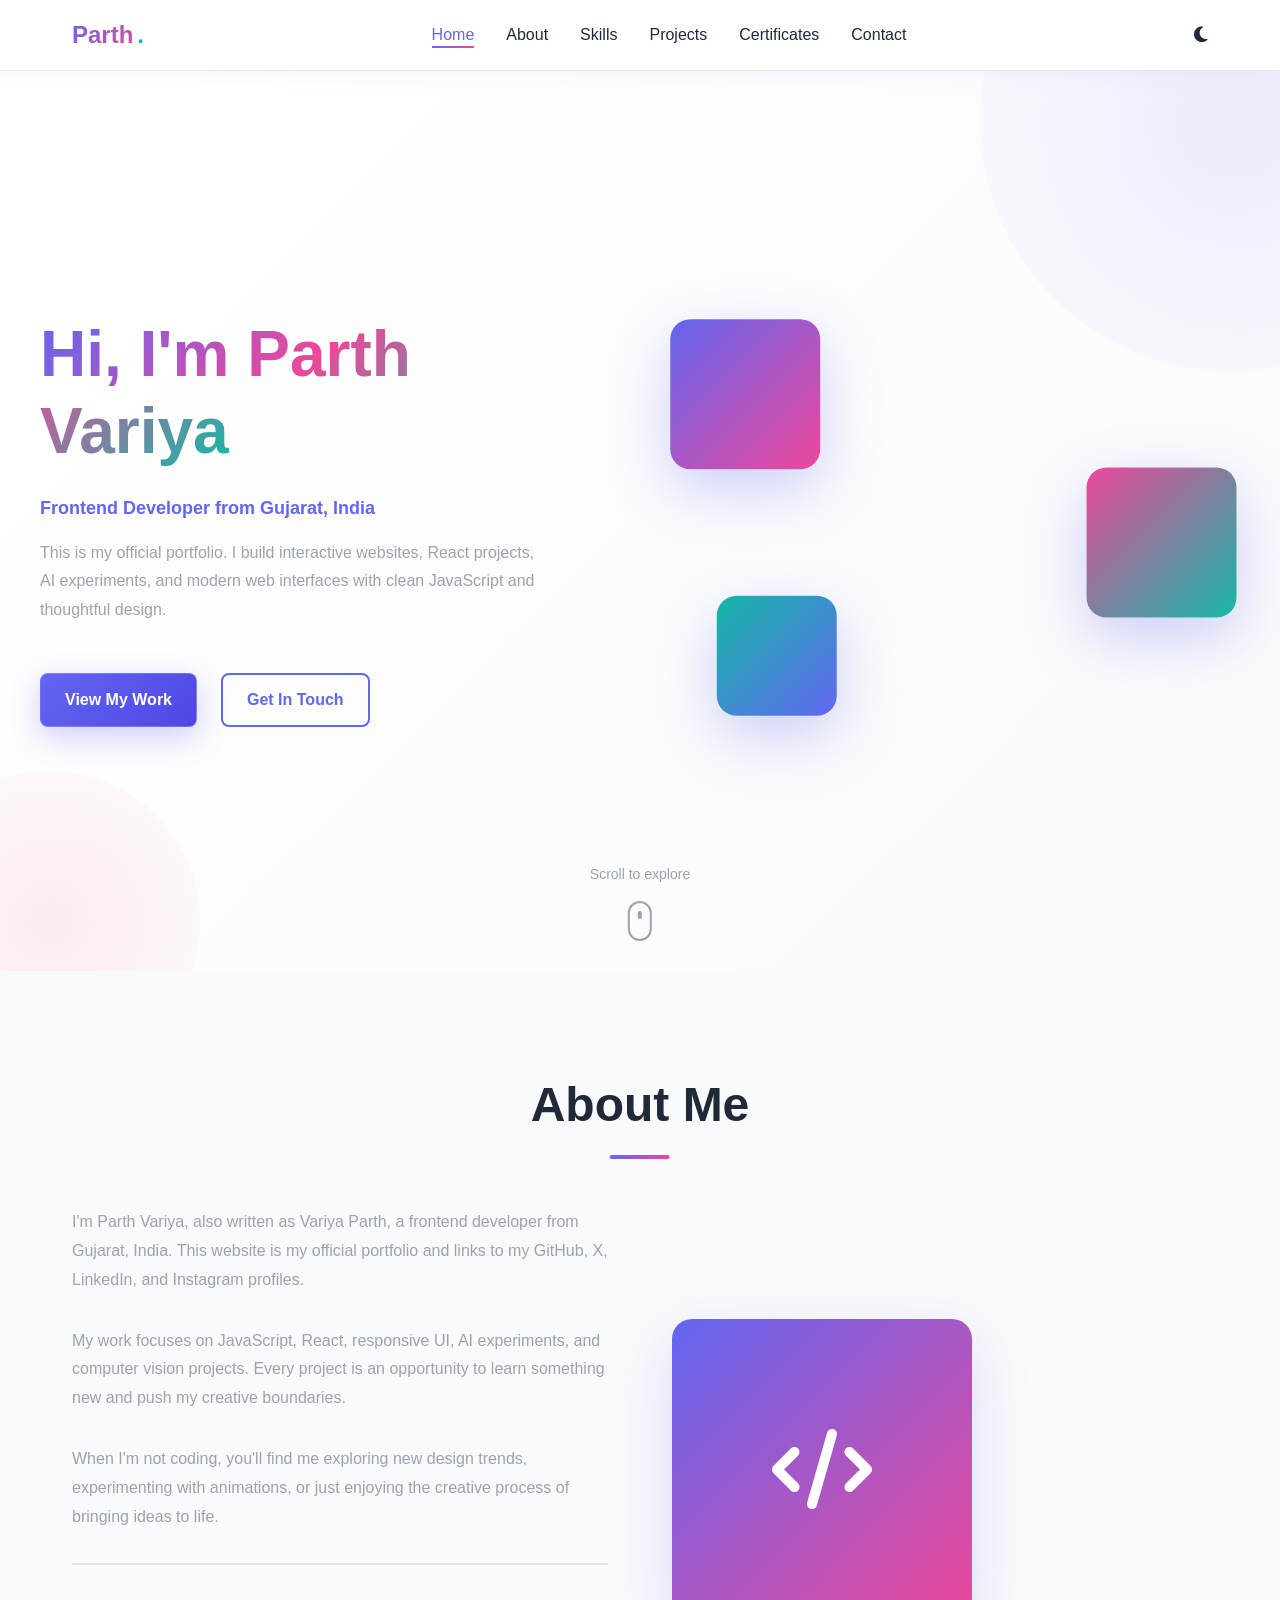
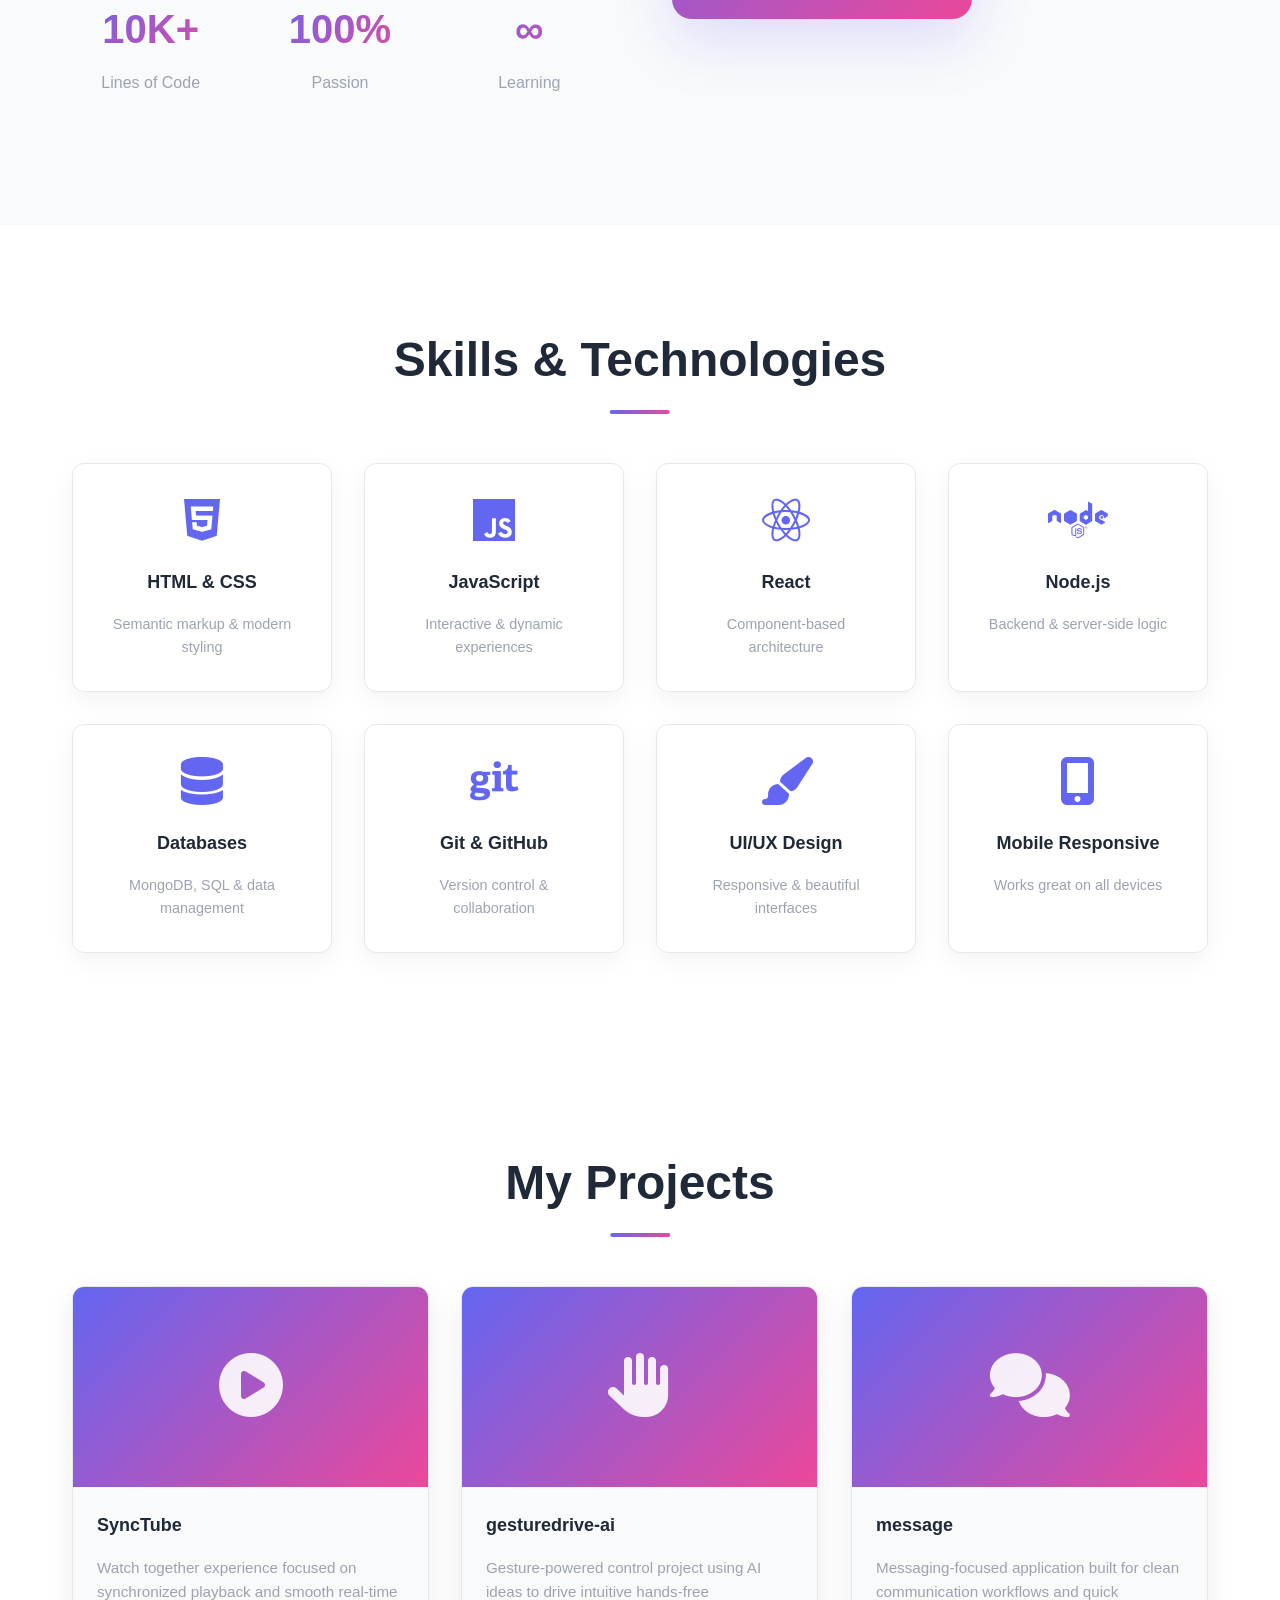
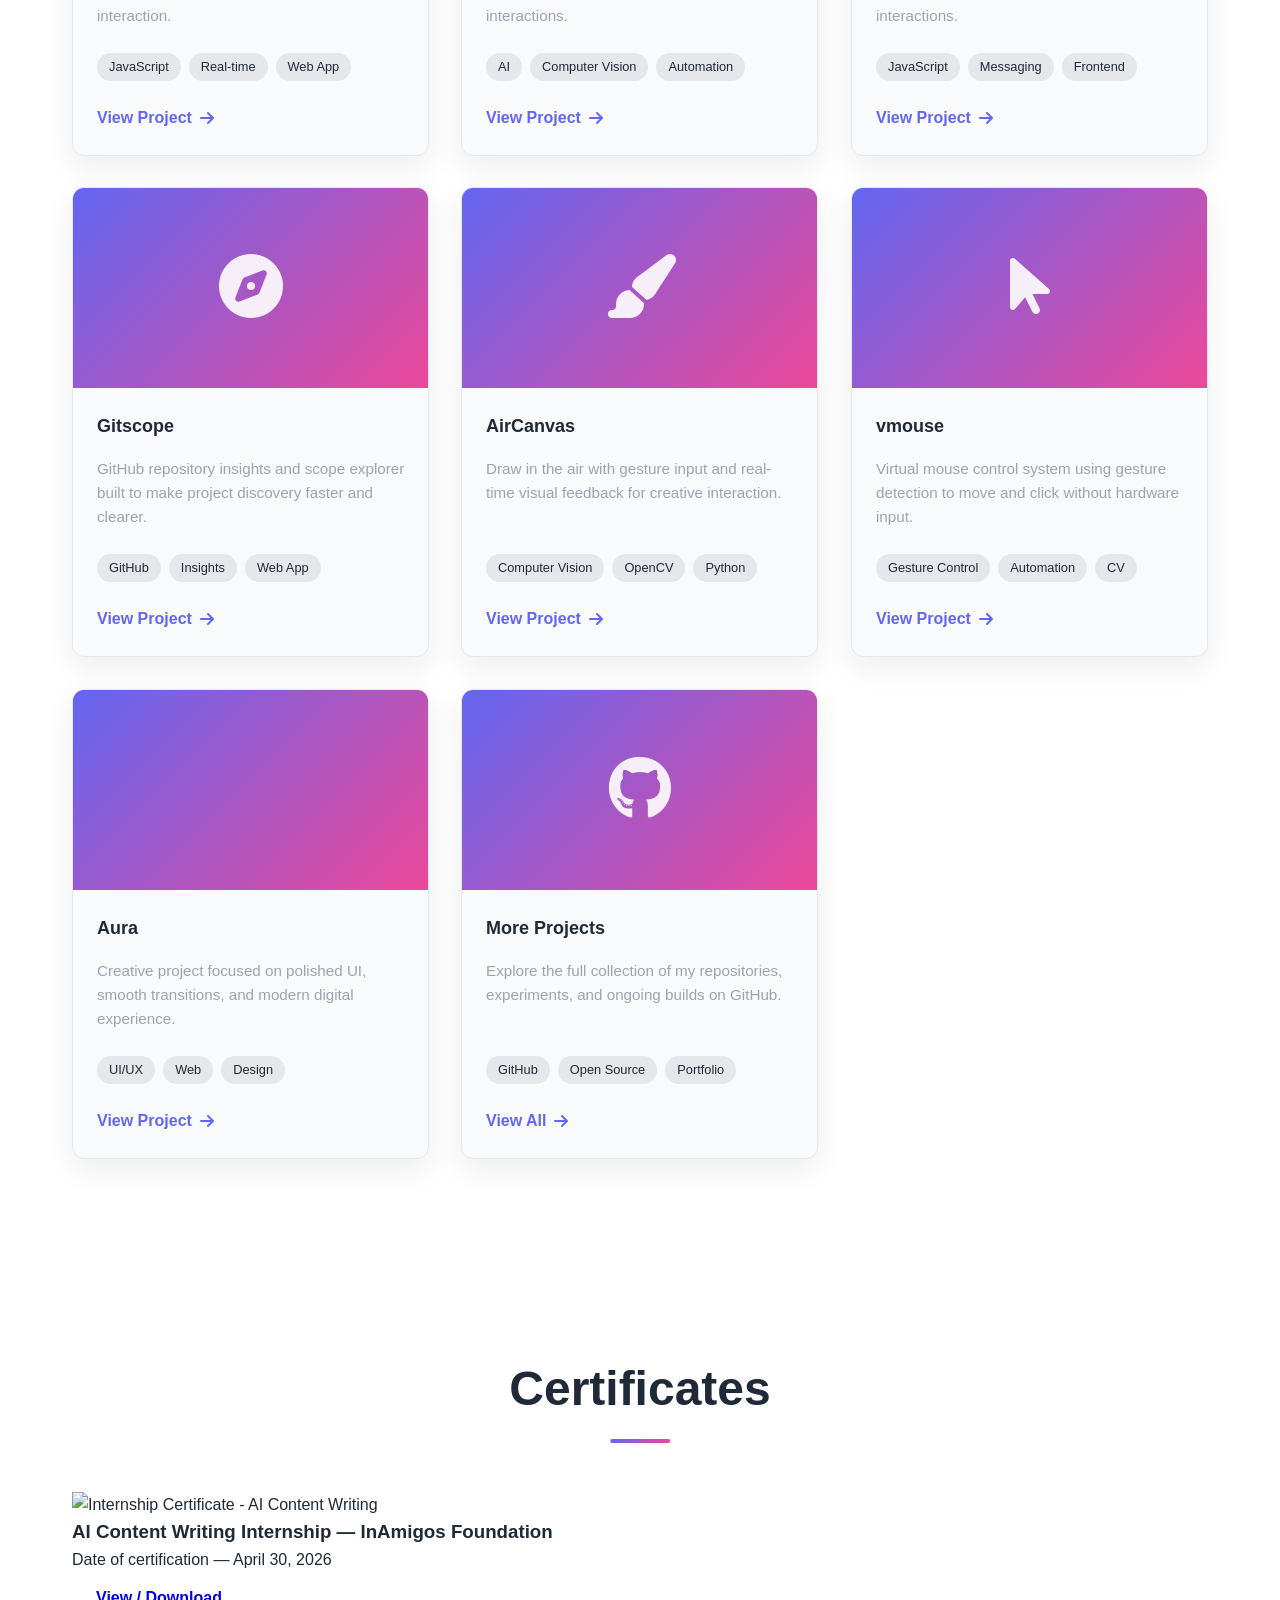
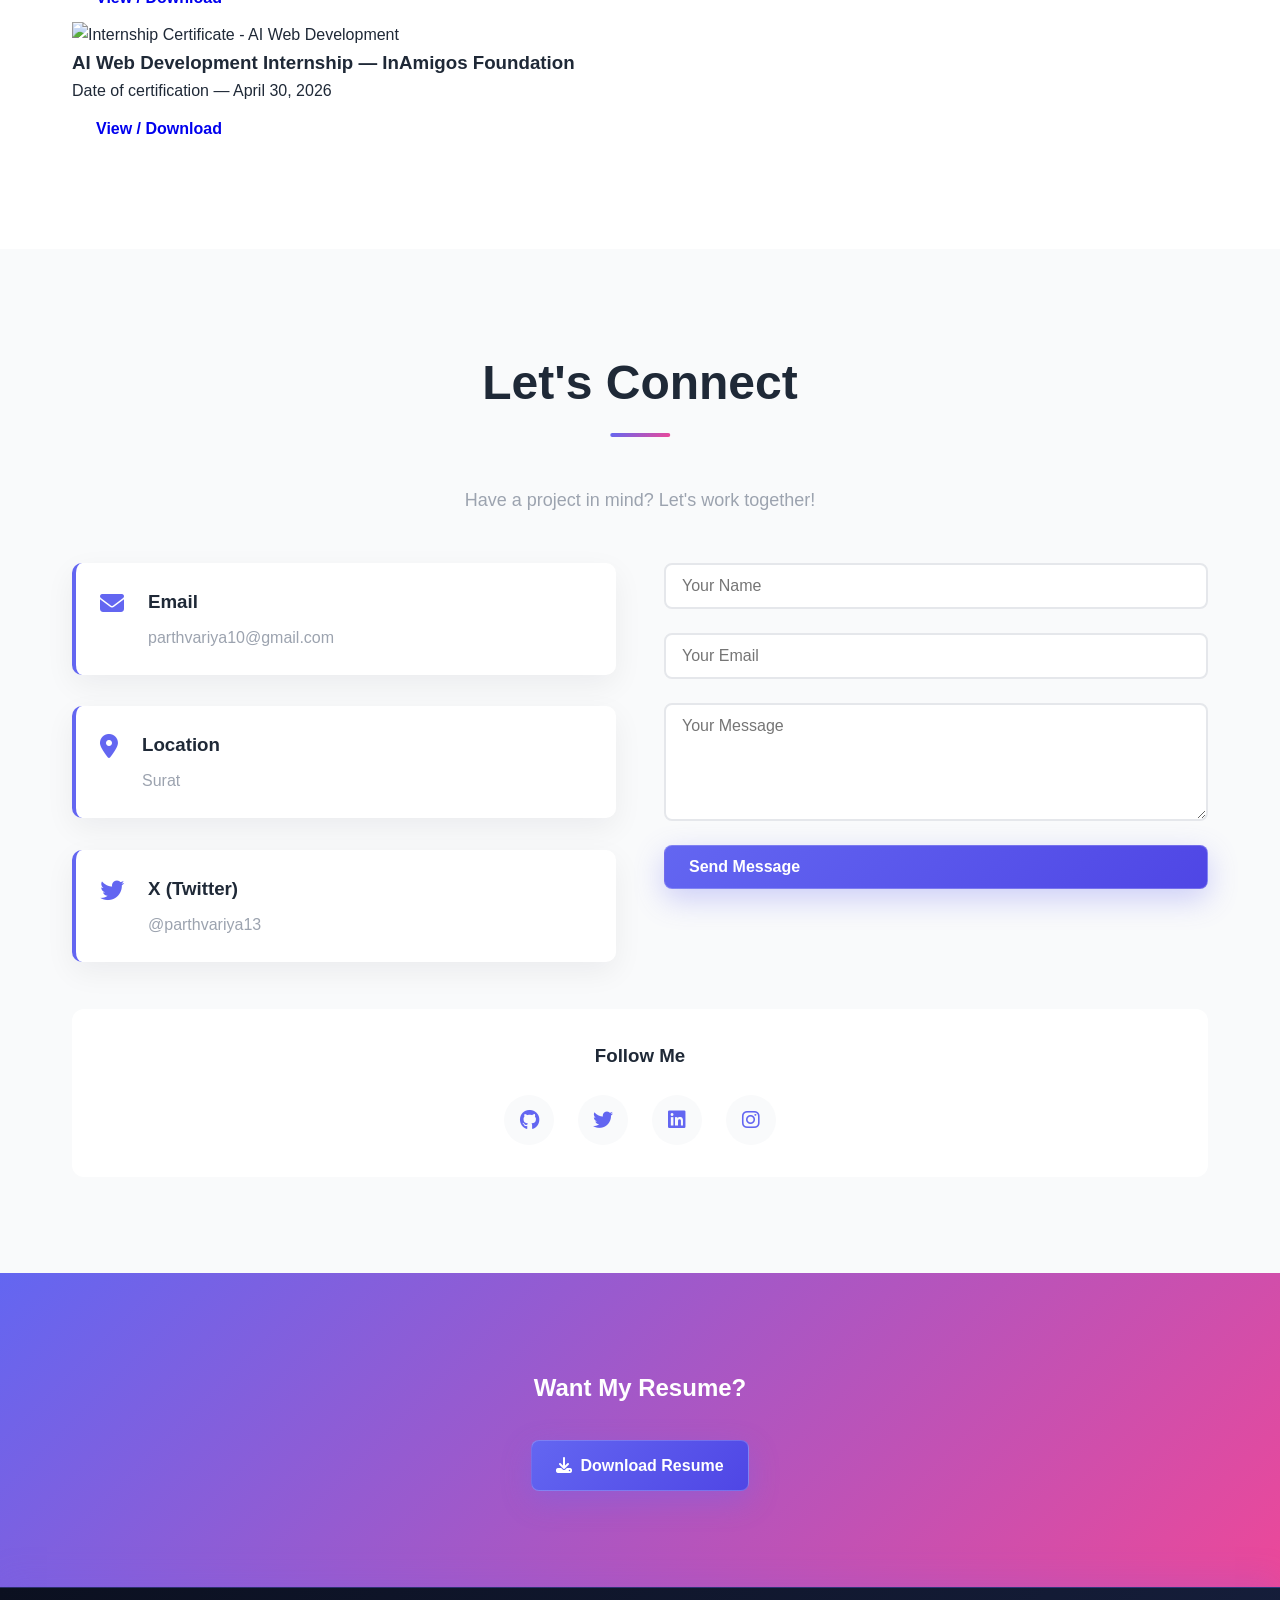
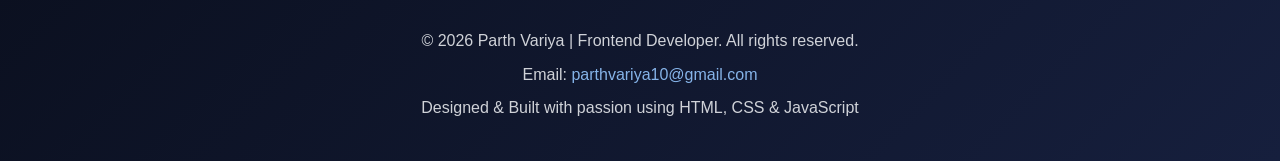
==== commit cac13445: "Add Gitscope project to portfolio" ====
--- a/portfolio/index.html
+++ b/portfolio/index.html
@@ -105,6 +105,13 @@
               "name": "vmouse",
               "url": "https://github.com/variyaparth/vmouse",
               "description": "Virtual mouse control system using gesture detection."
+                        },
+                        {
+                            "@type": "CreativeWork",
+                            "position": 5,
+                            "name": "Gitscope",
+                            "url": "https://git-scope-virid.vercel.app/",
+                            "description": "A project focused on GitHub repository insights and scope exploration."
             }
           ]
         }
@@ -327,6 +334,24 @@
                 <div class="project-card">
                     <div class="project-image">
                         <div class="image-placeholder-project">
+                            <i class="fas fa-compass"></i>
+                        </div>
+                    </div>
+                    <div class="project-content">
+                        <h3>Gitscope</h3>
+                        <p>GitHub repository insights and scope explorer built to make project discovery faster and clearer.</p>
+                        <div class="project-tags">
+                            <span class="tag">GitHub</span>
+                            <span class="tag">Insights</span>
+                            <span class="tag">Web App</span>
+                        </div>
+                        <a href="https://git-scope-virid.vercel.app/" target="_blank" rel="noopener noreferrer" class="project-link">View Project <i class="fas fa-arrow-right"></i></a>
+                    </div>
+                </div>
+
+                <div class="project-card">
+                    <div class="project-image">
+                        <div class="image-placeholder-project">
                             <i class="fas fa-paint-brush"></i>
                         </div>
                     </div>
